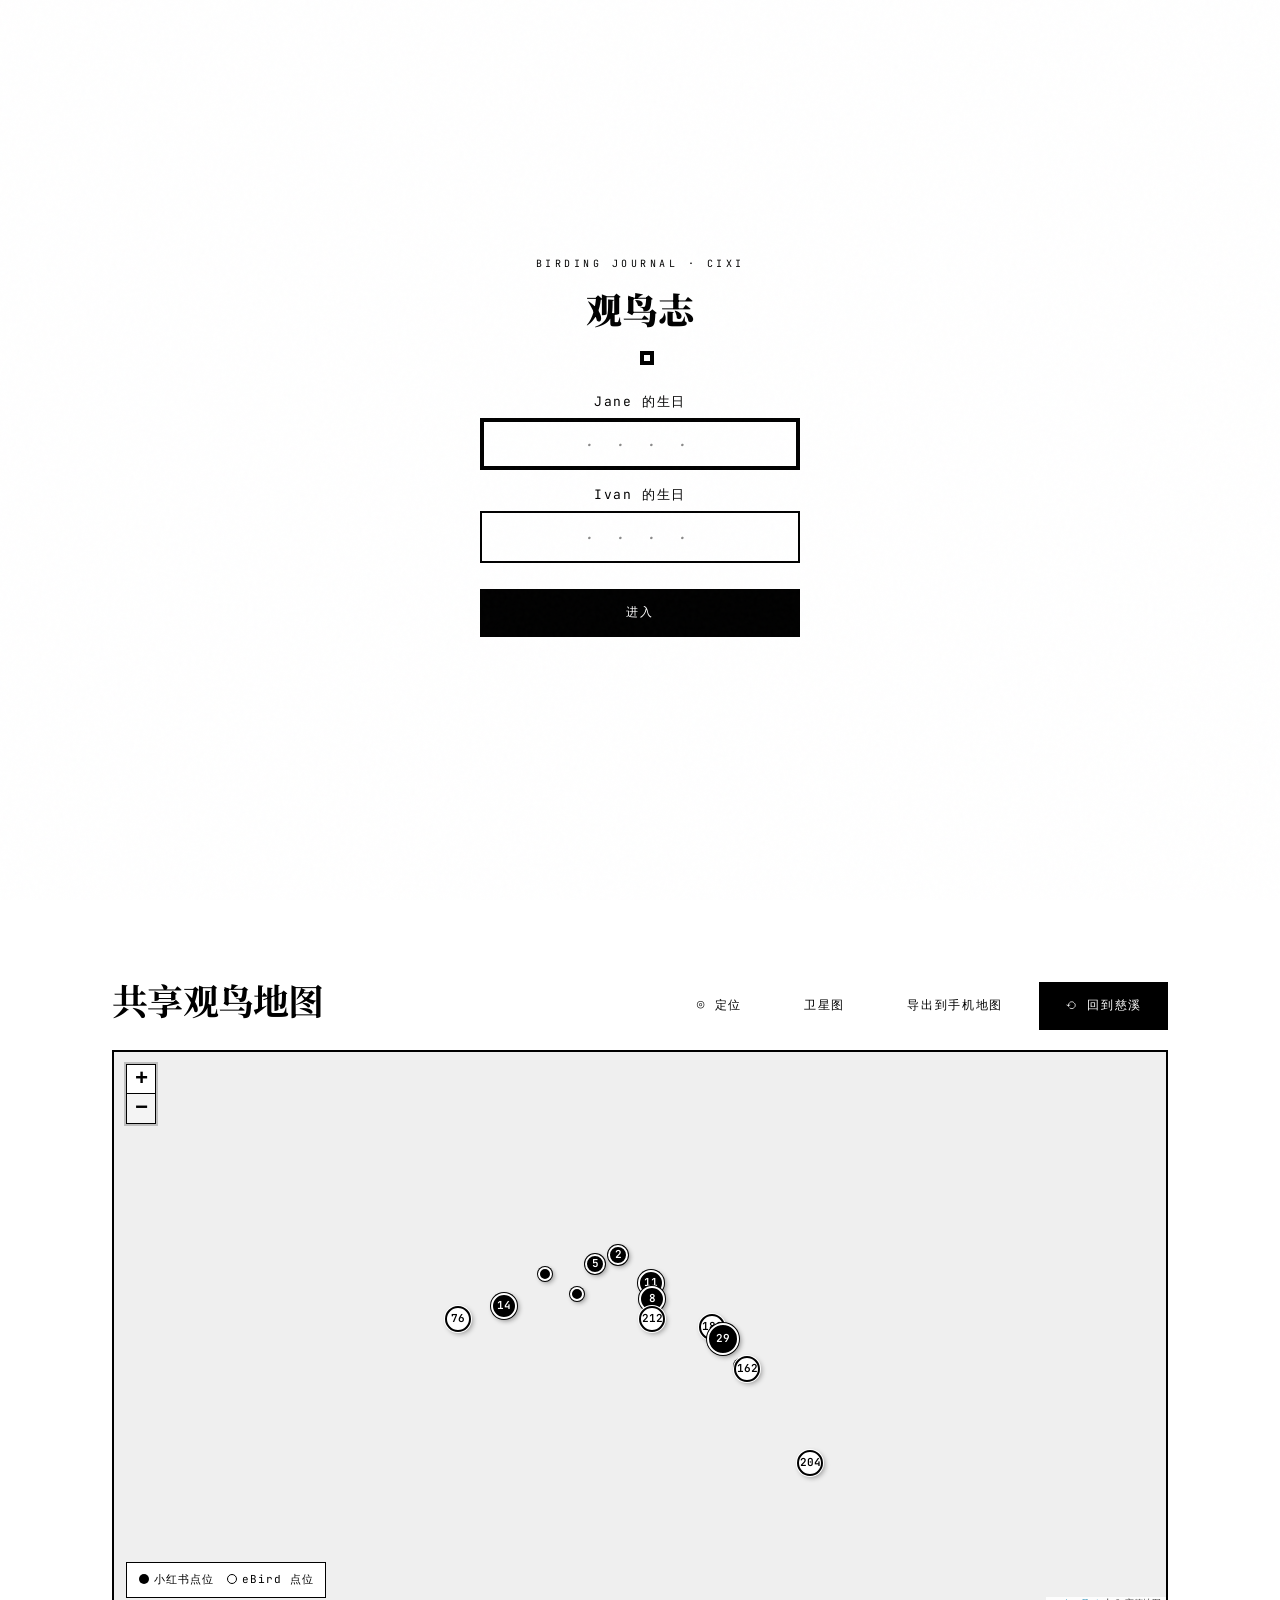
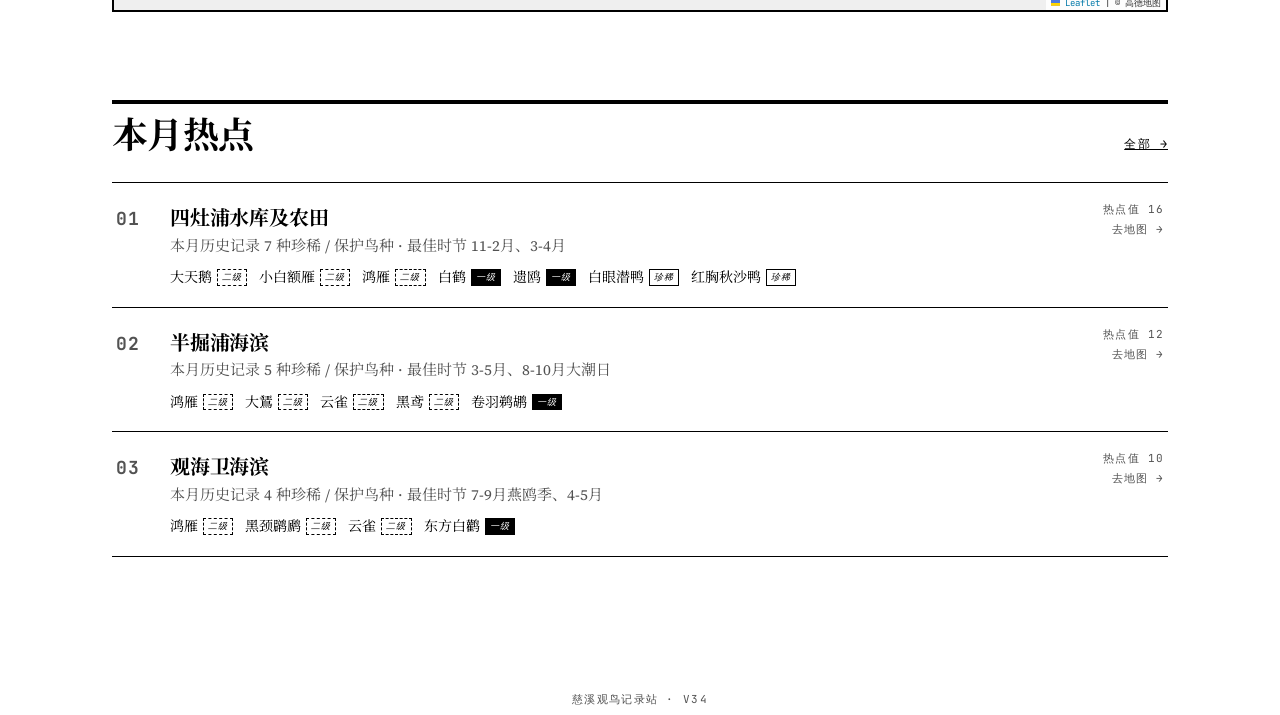
==== index.html @ 3c76715f "fix: 图鉴筛选改「未收集」口径=图鉴全部-已加新（V34）；彩蛋坐标按人工标点修正" ====
﻿﻿﻿﻿﻿﻿﻿﻿﻿﻿﻿﻿﻿﻿﻿<!DOCTYPE html>
<html lang="zh-CN">
<head>
  <meta charset="UTF-8">
  <meta name="viewport" content="width=device-width, initial-scale=1.0, viewport-fit=cover">
  <title>观鸟志 — 慈溪 · 两个人的观鸟地图</title>
  <meta name="description" content="慈溪情侣观鸟记录：鸟讯情报、共享地图、图鉴收集。">
  <link rel="icon" href="data:image/svg+xml,%3Csvg xmlns='http://www.w3.org/2000/svg' viewBox='0 0 32 32'%3E%3Crect width='32' height='32' fill='%23000'/%3E%3Ctext x='16' y='23' font-size='19' font-family='serif' fill='%23fff' text-anchor='middle'%3E鸟%3C/text%3E%3C/svg%3E">
  <link rel="preconnect" href="https://fonts.googleapis.com">
  <link rel="preconnect" href="https://fonts.gstatic.com" crossorigin>
  <link href="https://fonts.googleapis.com/css2?family=Playfair+Display:ital,wght@0,400..900;1,400..900&family=Source+Serif+4:ital,wght@0,300..700;1,300..700&family=JetBrains+Mono:wght@400;600&family=Noto+Serif+SC:wght@400;600;900&display=swap" rel="stylesheet">
  <link rel="stylesheet" href="lib/leaflet/leaflet.css">
  <link rel="stylesheet" href="css/style.css?v=27">
</head>
<body>

  <a class="skip-link" href="#main">跳到主要内容</a>

  <!-- ============ 顶栏 ============ -->
  <header class="topbar">
    <div class="topbar-inner">
      <a class="brand" href="#map" data-go="map">
        <span class="brand-cn">观鸟志</span>
        <span class="brand-en">BIRDING&nbsp;JOURNAL&nbsp;/&nbsp;CIXI</span>
      </a>
      <nav class="nav-desktop" aria-label="主导航">
        <a href="#map"     data-go="map"     class="nav-link is-active">地图</a>
        <a href="#intel"   data-go="intel"   class="nav-link">情报</a>
        <a href="#birds"   data-go="birds"   class="nav-link">图鉴</a>
        <a href="#records" data-go="records" class="nav-link">记录</a>
      </nav>
    </div>
  </header>

  <main id="main">

    <!-- ============ 地图页（首页） ============ -->
    <section id="page-map" class="page is-active">
      <div class="hero">
        <p class="hero-kicker">EST. <span id="hero-year">2026</span> · 慈溪 · 30.17°N 121.24°E</p>
        <h1 class="hero-title">候鸟经过<br><em>的地方</em></h1>
        <div class="hero-rule"><span class="hero-square" aria-hidden="true"></span></div>
        <p class="hero-sub">候鸟经过的地方，Jane和Ivan也一起经过</p>
      </div>

      <!-- 反色统计条 -->
      <div class="stats" id="stats">
        <div class="stat"><span class="stat-num" id="stat-records">0</span><span class="stat-label">加新次数</span></div>
        <div class="stat"><span class="stat-num" id="stat-intel">0</span><span class="stat-label">待加新</span></div>
      </div>

      <!-- 地图 -->
      <div class="map-section">
        <div class="map-head">
          <h2 class="section-title">共享观鸟地图</h2>
          <div class="map-tools">
            <button type="button" class="btn btn-ghost" id="btn-locate">◎ 定位</button>
            <button type="button" class="btn btn-ghost" id="btn-satellite">卫星图</button>
            <div class="export-wrap">
              <button type="button" class="btn btn-ghost" id="btn-export-spots">导出到手机地图</button>
              <div class="export-menu mono" id="export-menu" hidden>
                <button type="button" id="exp-kml">谷歌地图 · KML 文件</button>
                <button type="button" id="exp-amap">高德地图 · 点位链接页</button>
              </div>
            </div>
            <button type="button" class="btn btn-primary" id="btn-reset-view">⟲ 回到慈溪</button>
          </div>
        </div>
        <div class="map-frame">
          <div id="map"></div>
          <div class="map-legend mono">
            <span><i class="lg-dot"></i>小红书点位</span>
            <span><i class="lg-dot is-ebird"></i>eBird 点位</span>
          </div>
          <div class="map-banner mono" id="map-banner" hidden>点击地图选择位置 · <button type="button" class="linklike" id="btn-cancel-pick">取消</button></div>
        </div>
      </div>

      <hr class="rule-thick">

      <!-- 本月热点 -->
      <div class="latest">
        <div class="section-head">
          <h2 class="section-title">本月热点</h2>
          <a href="#intel" data-go="intel" class="linklike mono">全部 →</a>
        </div>
        <div id="latest-list" class="latest-list"></div>
      </div>
    </section>

    <!-- ============ 情报页 ============ -->
    <section id="page-intel" class="page">
      <div class="page-head">
        <h2 class="page-title">情报</h2>
        <p class="page-kicker mono">INTEL · 本月最容易看到珍稀鸟种的地点</p>
      </div>
      <div class="hot-month-nav mono">
        <button type="button" class="btn btn-outline" id="hot-prev">◀ 上月</button>
        <span class="hot-month-label" id="hot-month">10 月</span>
        <button type="button" class="btn btn-outline" id="hot-next">下月 ▶</button>
      </div>
      <div class="filter-bar mono" id="intel-filter">
        <button type="button" class="chip is-active" data-f="all">全部</button>
        <button type="button" class="chip" data-f="prot1">国家一级</button>
        <button type="button" class="chip" data-f="prot2">国家二级</button>
        <button type="button" class="chip" data-f="rare">珍稀</button>
      </div>
      <div id="intel-list" class="intel-list"></div>

      <div class="section-head" style="margin-top:38px">
        <h2 class="section-title">我的情报</h2>
        <span class="mono" style="font-size:.6875rem;letter-spacing:.15em;opacity:.6">点击条目查看详情 · 加新</span>
      </div>
      <div id="my-intel-list"></div>
    </section>

    <!-- ============ 图鉴页 ============ -->
    <section id="page-birds" class="page">
      <div class="page-head">
        <h2 class="page-title">图鉴</h2>
        <p class="page-kicker mono">FIELD GUIDE · <span id="birds-count">0 / 0</span></p>
      </div>
      <div class="search-row">
        <input type="search" id="bird-search" class="input" placeholder="搜索鸟名或学名…" aria-label="搜索鸟种">
      </div>
      <!-- 两套独立筛选：加新状态 × 鸟种等级，可组合 -->
      <div class="filter-set">
        <span class="filter-label mono">加新状态</span>
        <div class="filter-bar mono" id="bird-filter">
          <button type="button" class="chip is-active" data-f="all">全部</button>
          <button type="button" class="chip" data-f="collected">已收集</button>
          <button type="button" class="chip" data-f="target">未收集</button>
        </div>
        <span class="filter-label mono">鸟种等级</span>
        <div class="filter-bar mono" id="bird-class-filter">
          <button type="button" class="chip is-active" data-f="all">全部</button>
          <button type="button" class="chip" data-f="common">普通</button>
          <button type="button" class="chip" data-f="uncommon">少见</button>
          <button type="button" class="chip" data-f="rare">珍稀</button>
          <button type="button" class="chip" data-f="prot1">国家一级</button>
          <button type="button" class="chip" data-f="prot2">国家二级</button>
        </div>
      </div>
      <div id="birds-grid" class="birds-grid"></div>
    </section>

    <!-- ============ 记录页 ============ -->
    <section id="page-records" class="page">
      <div class="page-head">
        <h2 class="page-title">记录</h2>
        <p class="page-kicker mono">FIELD NOTES · 每一次相遇</p>
      </div>
      <div class="records-tools">
        <button type="button" class="btn btn-outline" id="btn-export">导出备份</button>
        <button type="button" class="btn btn-outline" id="btn-import">导入备份</button>
        <input type="file" id="import-file" accept="application/json" hidden>
        <span class="mono records-tools-note">换设备：先导出 JSON，再到新设备导入</span>
      </div>
      <div id="records-list" class="records-list"></div>
    </section>

    <!-- ============ 设置页 ============ -->
    <section id="page-settings" class="page">
      <div class="page-head">
        <h2 class="page-title">设置</h2>
        <p class="page-kicker mono">SETTINGS</p>
      </div>
      <form id="settings-form" class="card settings-card">
        <div class="field-row">
          <label class="field">
            <span class="field-label mono">你的名字</span>
            <input class="input" id="set-a" type="text" maxlength="12">
          </label>
          <label class="field">
            <span class="field-label mono">TA 的名字</span>
            <input class="input" id="set-b" type="text" maxlength="12">
          </label>
        </div>
        <label class="field">
          <span class="field-label mono">在一起的日子</span>
          <input class="input" id="set-anniversary" type="date">
        </label>
        <div class="field">
          <span class="field-label mono">数据存储</span>
          <p class="mono storage-note">本地模式（localStorage） · 云端同步将于部署前启用</p>
        </div>
        <div class="settings-actions">
          <button type="submit" class="btn btn-primary">保存</button>
        </div>
      </form>
    </section>
  </main>

  <!-- ============ 访问密码门 ============ -->
  <div class="gate" id="gate" hidden>
    <div class="gate-box">
      <p class="gate-kicker mono">BIRDING JOURNAL · CIXI</p>
      <h2 class="gate-title">观鸟志</h2>
      <div class="gate-rule"><span class="hero-square" aria-hidden="true"></span></div>
      <form id="gate-form" autocomplete="off">
        <label class="gate-field">
          <span class="gate-q mono">Jane 的生日</span>
          <input class="input gate-input mono" id="gate-jane" type="password" inputmode="numeric"
                 maxlength="4" placeholder="· · · ·" aria-label="Jane 的生日" autofocus>
        </label>
        <label class="gate-field">
          <span class="gate-q mono">Ivan 的生日</span>
          <input class="input gate-input mono" id="gate-ivan" type="password" inputmode="numeric"
                 maxlength="4" placeholder="· · · ·" aria-label="Ivan 的生日">
        </label>
        <button type="submit" class="btn btn-primary gate-btn">进入</button>
        <p class="gate-err mono" id="gate-err" hidden>答案不对，再想想</p>
      </form>
    </div>
  </div>

  <!-- ============ 底部移动导航 ============ -->
  <nav class="tabbar" aria-label="移动端导航">
    <a href="#map"     data-go="map"     class="tab is-active">地图</a>
    <a href="#intel"   data-go="intel"   class="tab">情报</a>
    <a href="#birds"   data-go="birds"   class="tab">图鉴</a>
    <a href="#records" data-go="records" class="tab">记录</a>
  </nav>

  <!-- ============ 情报详情弹窗 ============ -->
  <div class="modal" id="modal-intel" hidden>
    <div class="modal-mask" data-close></div>
    <div class="modal-body" role="dialog" aria-modal="true" aria-label="情报详情">
      <button type="button" class="modal-x mono" data-close>✕</button>
      <div id="intel-detail"></div>
    </div>
  </div>

  <!-- ============ 鸟种档案弹窗 ============ -->
  <div class="modal" id="modal-bird" hidden>
    <div class="modal-mask" data-close></div>
    <div class="modal-body" role="dialog" aria-modal="true" aria-label="鸟种档案">
      <button type="button" class="modal-x mono" data-close>✕</button>
      <div id="bird-detail"></div>
    </div>
  </div>

  <!-- ============ 发布情报表单 ============ -->
  <div class="modal" id="modal-form" hidden>
    <div class="modal-mask" data-close></div>
    <div class="modal-body" role="dialog" aria-modal="true" aria-label="发布情报">
      <button type="button" class="modal-x mono" data-close>✕</button>
      <form id="intel-form">
        <h3 class="form-title" id="intel-form-title">发布情报</h3>
        <label class="field">
          <span class="field-label mono">鸟种 *</span>
          <input class="input" id="if-bird" list="bird-list" required autocomplete="off" placeholder="如：黑脸琵鹭">
          <datalist id="bird-list"></datalist>
        </label>
        <label class="field">
          <span class="field-label mono">地点 *</span>
          <select class="input select" id="if-spot"></select>
        </label>
        <div class="field">
          <span class="field-label mono">精确位置（可选）</span>
          <div class="pick-row">
            <span class="mono pick-coord" id="if-coord">未选择</span>
            <button type="button" class="btn btn-outline btn-sm" id="if-pick">在地图上点选</button>
          </div>
        </div>
        <label class="field">
          <span class="field-label mono">情报日期</span>
          <input class="input" id="if-date" type="date" required>
        </label>
        <div class="field">
          <span class="field-label mono">可信度</span>
          <div class="chip-group mono" id="if-confidence">
            <button type="button" class="chip is-active" data-v="high">确定</button>
            <button type="button" class="chip" data-v="low">传闻</button>
          </div>
        </div>
        <label class="field">
          <span class="field-label mono">来源链接（小红书等）</span>
          <input class="input" id="if-source" type="url" placeholder="https://…">
        </label>
        <label class="field">
          <span class="field-label mono">备注</span>
          <textarea class="input textarea" id="if-note" rows="2" placeholder="出没位置、数量、观鸟提示…"></textarea>
        </label>
        <div class="form-actions">
          <button type="submit" class="btn btn-primary">发布 →</button>
        </div>
      </form>
    </div>
  </div>

  <!-- ============ 「加新」回填表单 ============ -->
  <div class="modal" id="modal-confirm" hidden>
    <div class="modal-mask" data-close></div>
    <div class="modal-body" role="dialog" aria-modal="true" aria-label="回填观测">
      <button type="button" class="modal-x mono" data-close>✕</button>
      <form id="confirm-form">
        <h3 class="form-title">加新<span class="mono confirm-bird" id="cf-bird"></span></h3>
        <div class="field-row">
          <label class="field">
            <span class="field-label mono">日期 · 点日历可补录历史</span>
            <input class="input" id="cf-date" type="date" required>
          </label>
          <label class="field">
            <span class="field-label mono">地点（选择或填写）</span>
            <input class="input" id="cf-spot" list="cf-spot-list" placeholder="实测地点">
            <datalist id="cf-spot-list"></datalist>
          </label>
        </div>
        <div class="field">
          <span class="field-label mono">谁先发现的</span>
          <div class="chip-group mono" id="cf-finder">
            <button type="button" class="chip is-active" data-v="a">Ivan</button>
            <button type="button" class="chip" data-v="b">Jane</button>
            <button type="button" class="chip" data-v="both">一起</button>
          </div>
        </div>
        <label class="field">
          <span class="field-label mono">照片（可选 · 仅保存在本机）</span>
          <input class="input" id="cf-photos" type="file" accept="image/*" multiple>
        </label>
        <div class="cf-previews" id="cf-previews"></div>
        <div class="form-actions">
          <button type="submit" class="btn btn-primary">收入图鉴 →</button>
        </div>
      </form>
    </div>
  </div>

  <div class="toast mono" id="toast" hidden></div>

  <footer class="site-foot mono">慈溪观鸟记录站 · V34</footer>

  <script src="lib/leaflet/leaflet.js"></script>
  <script src="js/data.js?v=17"></script>
  <script src="js/imported-data.js?v=9"></script>
  <script src="js/wiki-photos.js?v=1"></script>
  <script src="js/util.js?v=9"></script>
  <script src="js/db.js?v=4"></script>
  <script src="js/map.js?v=23"></script>
  <script src="js/app.js?v=32"></script>
</body>
</html>
---- lib/leaflet/leaflet.css ----
/* required styles */

.leaflet-pane,
.leaflet-tile,
.leaflet-marker-icon,
.leaflet-marker-shadow,
.leaflet-tile-container,
.leaflet-pane > svg,
.leaflet-pane > canvas,
.leaflet-zoom-box,
.leaflet-image-layer,
.leaflet-layer {
	position: absolute;
	left: 0;
	top: 0;
	}
.leaflet-container {
	overflow: hidden;
	}
.leaflet-tile,
.leaflet-marker-icon,
.leaflet-marker-shadow {
	-webkit-user-select: none;
	   -moz-user-select: none;
	        user-select: none;
	  -webkit-user-drag: none;
	}
/* Prevents IE11 from highlighting tiles in blue */
.leaflet-tile::selection {
	background: transparent;
}
/* Safari renders non-retina tile on retina better with this, but Chrome is worse */
.leaflet-safari .leaflet-tile {
	image-rendering: -webkit-optimize-contrast;
	}
/* hack that prevents hw layers "stretching" when loading new tiles */
.leaflet-safari .leaflet-tile-container {
	width: 1600px;
	height: 1600px;
	-webkit-transform-origin: 0 0;
	}
.leaflet-marker-icon,
.leaflet-marker-shadow {
	display: block;
	}
/* .leaflet-container svg: reset svg max-width decleration shipped in Joomla! (joomla.org) 3.x */
/* .leaflet-container img: map is broken in FF if you have max-width: 100% on tiles */
.leaflet-container .leaflet-overlay-pane svg {
	max-width: none !important;
	max-height: none !important;
	}
.leaflet-container .leaflet-marker-pane img,
.leaflet-container .leaflet-shadow-pane img,
.leaflet-container .leaflet-tile-pane img,
.leaflet-container img.leaflet-image-layer,
.leaflet-container .leaflet-tile {
	max-width: none !important;
	max-height: none !important;
	width: auto;
	padding: 0;
	}

.leaflet-container img.leaflet-tile {
	/* See: https://bugs.chromium.org/p/chromium/issues/detail?id=600120 */
	mix-blend-mode: plus-lighter;
}

.leaflet-container.leaflet-touch-zoom {
	-ms-touch-action: pan-x pan-y;
	touch-action: pan-x pan-y;
	}
.leaflet-container.leaflet-touch-drag {
	-ms-touch-action: pinch-zoom;
	/* Fallback for FF which doesn't support pinch-zoom */
	touch-action: none;
	touch-action: pinch-zoom;
}
.leaflet-container.leaflet-touch-drag.leaflet-touch-zoom {
	-ms-touch-action: none;
	touch-action: none;
}
.leaflet-container {
	-webkit-tap-highlight-color: transparent;
}
.leaflet-container a {
	-webkit-tap-highlight-color: rgba(51, 181, 229, 0.4);
}
.leaflet-tile {
	filter: inherit;
	visibility: hidden;
	}
.leaflet-tile-loaded {
	visibility: inherit;
	}
.leaflet-zoom-box {
	width: 0;
	height: 0;
	-moz-box-sizing: border-box;
	     box-sizing: border-box;
	z-index: 800;
	}
/* workaround for https://bugzilla.mozilla.org/show_bug.cgi?id=888319 */
.leaflet-overlay-pane svg {
	-moz-user-select: none;
	}

.leaflet-pane         { z-index: 400; }

.leaflet-tile-pane    { z-index: 200; }
.leaflet-overlay-pane { z-index: 400; }
.leaflet-shadow-pane  { z-index: 500; }
.leaflet-marker-pane  { z-index: 600; }
.leaflet-tooltip-pane   { z-index: 650; }
.leaflet-popup-pane   { z-index: 700; }

.leaflet-map-pane canvas { z-index: 100; }
.leaflet-map-pane svg    { z-index: 200; }

.leaflet-vml-shape {
	width: 1px;
	height: 1px;
	}
.lvml {
	behavior: url(#default#VML);
	display: inline-block;
	position: absolute;
	}


/* control positioning */

.leaflet-control {
	position: relative;
	z-index: 800;
	pointer-events: visiblePainted; /* IE 9-10 doesn't have auto */
	pointer-events: auto;
	}
.leaflet-top,
.leaflet-bottom {
	position: absolute;
	z-index: 1000;
	pointer-events: none;
	}
.leaflet-top {
	top: 0;
	}
.leaflet-right {
	right: 0;
	}
.leaflet-bottom {
	bottom: 0;
	}
.leaflet-left {
	left: 0;
	}
.leaflet-control {
	float: left;
	clear: both;
	}
.leaflet-right .leaflet-control {
	float: right;
	}
.leaflet-top .leaflet-control {
	margin-top: 10px;
	}
.leaflet-bottom .leaflet-control {
	margin-bottom: 10px;
	}
.leaflet-left .leaflet-control {
	margin-left: 10px;
	}
.leaflet-right .leaflet-control {
	margin-right: 10px;
	}


/* zoom and fade animations */

.leaflet-fade-anim .leaflet-popup {
	opacity: 0;
	-webkit-transition: opacity 0.2s linear;
	   -moz-transition: opacity 0.2s linear;
	        transition: opacity 0.2s linear;
	}
.leaflet-fade-anim .leaflet-map-pane .leaflet-popup {
	opacity: 1;
	}
.leaflet-zoom-animated {
	-webkit-transform-origin: 0 0;
	    -ms-transform-origin: 0 0;
	        transform-origin: 0 0;
	}
svg.leaflet-zoom-animated {
	will-change: transform;
}

.leaflet-zoom-anim .leaflet-zoom-animated {
	-webkit-transition: -webkit-transform 0.25s cubic-bezier(0,0,0.25,1);
	   -moz-transition:    -moz-transform 0.25s cubic-bezier(0,0,0.25,1);
	        transition:         transform 0.25s cubic-bezier(0,0,0.25,1);
	}
.leaflet-zoom-anim .leaflet-tile,
.leaflet-pan-anim .leaflet-tile {
	-webkit-transition: none;
	   -moz-transition: none;
	        transition: none;
	}

.leaflet-zoom-anim .leaflet-zoom-hide {
	visibility: hidden;
	}


/* cursors */

.leaflet-interactive {
	cursor: pointer;
	}
.leaflet-grab {
	cursor: -webkit-grab;
	cursor:    -moz-grab;
	cursor:         grab;
	}
.leaflet-crosshair,
.leaflet-crosshair .leaflet-interactive {
	cursor: crosshair;
	}
.leaflet-popup-pane,
.leaflet-control {
	cursor: auto;
	}
.leaflet-dragging .leaflet-grab,
.leaflet-dragging .leaflet-grab .leaflet-interactive,
.leaflet-dragging .leaflet-marker-draggable {
	cursor: move;
	cursor: -webkit-grabbing;
	cursor:    -moz-grabbing;
	cursor:         grabbing;
	}

/* marker & overlays interactivity */
.leaflet-marker-icon,
.leaflet-marker-shadow,
.leaflet-image-layer,
.leaflet-pane > svg path,
.leaflet-tile-container {
	pointer-events: none;
	}

.leaflet-marker-icon.leaflet-interactive,
.leaflet-image-layer.leaflet-interactive,
.leaflet-pane > svg path.leaflet-interactive,
svg.leaflet-image-layer.leaflet-interactive path {
	pointer-events: visiblePainted; /* IE 9-10 doesn't have auto */
	pointer-events: auto;
	}

/* visual tweaks */

.leaflet-container {
	background: #ddd;
	outline-offset: 1px;
	}
.leaflet-container a {
	color: #0078A8;
	}
.leaflet-zoom-box {
	border: 2px dotted #38f;
	background: rgba(255,255,255,0.5);
	}


/* general typography */
.leaflet-container {
	font-family: "Helvetica Neue", Arial, Helvetica, sans-serif;
	font-size: 12px;
	font-size: 0.75rem;
	line-height: 1.5;
	}


/* general toolbar styles */

.leaflet-bar {
	box-shadow: 0 1px 5px rgba(0,0,0,0.65);
	border-radius: 4px;
	}
.leaflet-bar a {
	background-color: #fff;
	border-bottom: 1px solid #ccc;
	width: 26px;
	height: 26px;
	line-height: 26px;
	display: block;
	text-align: center;
	text-decoration: none;
	color: black;
	}
.leaflet-bar a,
.leaflet-control-layers-toggle {
	background-position: 50% 50%;
	background-repeat: no-repeat;
	display: block;
	}
.leaflet-bar a:hover,
.leaflet-bar a:focus {
	background-color: #f4f4f4;
	}
.leaflet-bar a:first-child {
	border-top-left-radius: 4px;
	border-top-right-radius: 4px;
	}
.leaflet-bar a:last-child {
	border-bottom-left-radius: 4px;
	border-bottom-right-radius: 4px;
	border-bottom: none;
	}
.leaflet-bar a.leaflet-disabled {
	cursor: default;
	background-color: #f4f4f4;
	color: #bbb;
	}

.leaflet-touch .leaflet-bar a {
	width: 30px;
	height: 30px;
	line-height: 30px;
	}
.leaflet-touch .leaflet-bar a:first-child {
	border-top-left-radius: 2px;
	border-top-right-radius: 2px;
	}
.leaflet-touch .leaflet-bar a:last-child {
	border-bottom-left-radius: 2px;
	border-bottom-right-radius: 2px;
	}

/* zoom control */

.leaflet-control-zoom-in,
.leaflet-control-zoom-out {
	font: bold 18px 'Lucida Console', Monaco, monospace;
	text-indent: 1px;
	}

.leaflet-touch .leaflet-control-zoom-in, .leaflet-touch .leaflet-control-zoom-out  {
	font-size: 22px;
	}


/* layers control */

.leaflet-control-layers {
	box-shadow: 0 1px 5px rgba(0,0,0,0.4);
	background: #fff;
	border-radius: 5px;
	}
.leaflet-control-layers-toggle {
	background-image: url(images/layers.png);
	width: 36px;
	height: 36px;
	}
.leaflet-retina .leaflet-control-layers-toggle {
	background-image: url(images/layers-2x.png);
	background-size: 26px 26px;
	}
.leaflet-touch .leaflet-control-layers-toggle {
	width: 44px;
	height: 44px;
	}
.leaflet-control-layers .leaflet-control-layers-list,
.leaflet-control-layers-expanded .leaflet-control-layers-toggle {
	display: none;
	}
.leaflet-control-layers-expanded .leaflet-control-layers-list {
	display: block;
	position: relative;
	}
.leaflet-control-layers-expanded {
	padding: 6px 10px 6px 6px;
	color: #333;
	background: #fff;
	}
.leaflet-control-layers-scrollbar {
	overflow-y: scroll;
	overflow-x: hidden;
	padding-right: 5px;
	}
.leaflet-control-layers-selector {
	margin-top: 2px;
	position: relative;
	top: 1px;
	}
.leaflet-control-layers label {
	display: block;
	font-size: 13px;
	font-size: 1.08333em;
	}
.leaflet-control-layers-separator {
	height: 0;
	border-top: 1px solid #ddd;
	margin: 5px -10px 5px -6px;
	}

/* Default icon URLs */
.leaflet-default-icon-path { /* used only in path-guessing heuristic, see L.Icon.Default */
	background-image: url(images/marker-icon.png);
	}


/* attribution and scale controls */

.leaflet-container .leaflet-control-attribution {
	background: #fff;
	background: rgba(255, 255, 255, 0.8);
	margin: 0;
	}
.leaflet-control-attribution,
.leaflet-control-scale-line {
	padding: 0 5px;
	color: #333;
	line-height: 1.4;
	}
.leaflet-control-attribution a {
	text-decoration: none;
	}
.leaflet-control-attribution a:hover,
.leaflet-control-attribution a:focus {
	text-decoration: underline;
	}
.leaflet-attribution-flag {
	display: inline !important;
	vertical-align: baseline !important;
	width: 1em;
	height: 0.6669em;
	}
.leaflet-left .leaflet-control-scale {
	margin-left: 5px;
	}
.leaflet-bottom .leaflet-control-scale {
	margin-bottom: 5px;
	}
.leaflet-control-scale-line {
	border: 2px solid #777;
	border-top: none;
	line-height: 1.1;
	padding: 2px 5px 1px;
	white-space: nowrap;
	-moz-box-sizing: border-box;
	     box-sizing: border-box;
	background: rgba(255, 255, 255, 0.8);
	text-shadow: 1px 1px #fff;
	}
.leaflet-control-scale-line:not(:first-child) {
	border-top: 2px solid #777;
	border-bottom: none;
	margin-top: -2px;
	}
.leaflet-control-scale-line:not(:first-child):not(:last-child) {
	border-bottom: 2px solid #777;
	}

.leaflet-touch .leaflet-control-attribution,
.leaflet-touch .leaflet-control-layers,
.leaflet-touch .leaflet-bar {
	box-shadow: none;
	}
.leaflet-touch .leaflet-control-layers,
.leaflet-touch .leaflet-bar {
	border: 2px solid rgba(0,0,0,0.2);
	background-clip: padding-box;
	}


/* popup */

.leaflet-popup {
	position: absolute;
	text-align: center;
	margin-bottom: 20px;
	}
.leaflet-popup-content-wrapper {
	padding: 1px;
	text-align: left;
	border-radius: 12px;
	}
.leaflet-popup-content {
	margin: 13px 24px 13px 20px;
	line-height: 1.3;
	font-size: 13px;
	font-size: 1.08333em;
	min-height: 1px;
	}
.leaflet-popup-content p {
	margin: 17px 0;
	margin: 1.3em 0;
	}
.leaflet-popup-tip-container {
	width: 40px;
	height: 20px;
	position: absolute;
	left: 50%;
	margin-top: -1px;
	margin-left: -20px;
	overflow: hidden;
	pointer-events: none;
	}
.leaflet-popup-tip {
	width: 17px;
	height: 17px;
	padding: 1px;

	margin: -10px auto 0;
	pointer-events: auto;

	-webkit-transform: rotate(45deg);
	   -moz-transform: rotate(45deg);
	    -ms-transform: rotate(45deg);
	        transform: rotate(45deg);
	}
.leaflet-popup-content-wrapper,
.leaflet-popup-tip {
	background: white;
	color: #333;
	box-shadow: 0 3px 14px rgba(0,0,0,0.4);
	}
.leaflet-container a.leaflet-popup-close-button {
	position: absolute;
	top: 0;
	right: 0;
	border: none;
	text-align: center;
	width: 24px;
	height: 24px;
	font: 16px/24px Tahoma, Verdana, sans-serif;
	color: #757575;
	text-decoration: none;
	background: transparent;
	}
.leaflet-container a.leaflet-popup-close-button:hover,
.leaflet-container a.leaflet-popup-close-button:focus {
	color: #585858;
	}
.leaflet-popup-scrolled {
	overflow: auto;
	}

.leaflet-oldie .leaflet-popup-content-wrapper {
	-ms-zoom: 1;
	}
.leaflet-oldie .leaflet-popup-tip {
	width: 24px;
	margin: 0 auto;

	-ms-filter: "progid:DXImageTransform.Microsoft.Matrix(M11=0.70710678, M12=0.70710678, M21=-0.70710678, M22=0.70710678)";
	filter: progid:DXImageTransform.Microsoft.Matrix(M11=0.70710678, M12=0.70710678, M21=-0.70710678, M22=0.70710678);
	}

.leaflet-oldie .leaflet-control-zoom,
.leaflet-oldie .leaflet-control-layers,
.leaflet-oldie .leaflet-popup-content-wrapper,
.leaflet-oldie .leaflet-popup-tip {
	border: 1px solid #999;
	}


/* div icon */

.leaflet-div-icon {
	background: #fff;
	border: 1px solid #666;
	}


/* Tooltip */
/* Base styles for the element that has a tooltip */
.leaflet-tooltip {
	position: absolute;
	padding: 6px;
	background-color: #fff;
	border: 1px solid #fff;
	border-radius: 3px;
	color: #222;
	white-space: nowrap;
	-webkit-user-select: none;
	-moz-user-select: none;
	-ms-user-select: none;
	user-select: none;
	pointer-events: none;
	box-shadow: 0 1px 3px rgba(0,0,0,0.4);
	}
.leaflet-tooltip.leaflet-interactive {
	cursor: pointer;
	pointer-events: auto;
	}
.leaflet-tooltip-top:before,
.leaflet-tooltip-bottom:before,
.leaflet-tooltip-left:before,
.leaflet-tooltip-right:before {
	position: absolute;
	pointer-events: none;
	border: 6px solid transparent;
	background: transparent;
	content: "";
	}

/* Directions */

.leaflet-tooltip-bottom {
	margin-top: 6px;
}
.leaflet-tooltip-top {
	margin-top: -6px;
}
.leaflet-tooltip-bottom:before,
.leaflet-tooltip-top:before {
	left: 50%;
	margin-left: -6px;
	}
.leaflet-tooltip-top:before {
	bottom: 0;
	margin-bottom: -12px;
	border-top-color: #fff;
	}
.leaflet-tooltip-bottom:before {
	top: 0;
	margin-top: -12px;
	margin-left: -6px;
	border-bottom-color: #fff;
	}
.leaflet-tooltip-left {
	margin-left: -6px;
}
.leaflet-tooltip-right {
	margin-left: 6px;
}
.leaflet-tooltip-left:before,
.leaflet-tooltip-right:before {
	top: 50%;
	margin-top: -6px;
	}
.leaflet-tooltip-left:before {
	right: 0;
	margin-right: -12px;
	border-left-color: #fff;
	}
.leaflet-tooltip-right:before {
	left: 0;
	margin-left: -12px;
	border-right-color: #fff;
	}

/* Printing */

@media print {
	/* Prevent printers from removing background-images of controls. */
	.leaflet-control {
		-webkit-print-color-adjust: exact;
		print-color-adjust: exact;
		}
	}
---- css/style.css ----
/* ============================================================
   观鸟志 · Minimalist Monochrome
   纯黑白 / 衬线大字标 / 零圆角 / 线条结构 / 反色强调
   ============================================================ */

:root {
  --background:      #FFFFFF;
  --foreground:      #000000;
  --muted:           #F5F5F5;
  --muted-fg:        #525252;
  --border:          #000000;
  --border-light:    #E5E5E5;

  --serif-display: "Playfair Display", "Noto Serif SC", "Source Han Serif SC", Georgia, serif;
  --serif-body:    "Source Serif 4", "Noto Serif SC", "Source Han Serif SC", Georgia, serif;
  --mono:          "JetBrains Mono", "Noto Sans Mono CJK SC", Consolas, monospace;

  --w-topbar: 56px;
  --w-tabbar: 56px;
  --hairline: 1px solid var(--border-light);
  --rule-thin: 1px solid var(--border);
  --rule-medium: 2px solid var(--border);
  --rule-thick: 4px solid var(--border);
}

/* ---------- 基础 ---------- */
* { box-sizing: border-box; border-radius: 0 !important; }

/* hidden 属性必须生效：防止作者 display 样式覆盖 UA 隐藏 */
[hidden] { display: none !important; }

html { scroll-behavior: auto; }

body {
  margin: 0;
  background: var(--background);
  color: var(--foreground);
  font-family: var(--serif-body);
  font-size: 1.0625rem;
  line-height: 1.625;
  -webkit-font-smoothing: antialiased;
  padding-bottom: var(--w-tabbar); /* 移动端底部导航占位，桌面端覆盖 */
}

/* 纸张噪点纹理（全局） */
body::before {
  content: "";
  position: fixed;
  inset: 0;
  z-index: 9999;
  pointer-events: none;
  background-image: url("data:image/svg+xml,%3Csvg viewBox='0 0 256 256' xmlns='http://www.w3.org/2000/svg'%3E%3Cfilter id='n'%3E%3CfeTurbulence type='fractalNoise' baseFrequency='0.8' numOctaves='4' stitchTiles='stitch'/%3E%3C/filter%3E%3Crect width='100%25' height='100%25' filter='url(%23n)'/%3E%3C/svg%3E");
  opacity: 0.02;
}

.mono { font-family: var(--mono); }

::selection { background: var(--foreground); color: var(--background); }

a { color: inherit; }

button { font: inherit; cursor: pointer; }

/* 焦点可见性（无障碍） */
:focus-visible {
  outline: 3px solid var(--foreground);
  outline-offset: 3px;
}
.input:focus-visible { outline: none; }

.skip-link {
  position: absolute;
  top: -100px; left: 0;
  background: var(--foreground);
  color: var(--background);
  padding: 12px 24px;
  font-family: var(--mono);
  font-size: 0.875rem;
  text-decoration: none;
  z-index: 10001;
}
.skip-link:focus { top: 0; }

/* ---------- 顶栏 ---------- */
.topbar {
  position: sticky;
  top: 0;
  z-index: 1000;
  background: var(--background);
  border-bottom: var(--rule-thin);
}
.topbar-inner {
  max-width: 72rem;
  margin: 0 auto;
  height: var(--w-topbar);
  padding: 0 clamp(16px, 4vw, 48px);
  display: flex;
  align-items: center;
  justify-content: space-between;
  gap: 16px;
}
.brand { text-decoration: none; display: flex; align-items: baseline; gap: 14px; }
.brand-cn { font-family: var(--serif-display); font-weight: 900; font-size: 1.5rem; letter-spacing: 0.08em; }
.brand-en { font-family: var(--mono); font-size: 0.625rem; letter-spacing: 0.18em; color: var(--muted-fg); }

.nav-desktop { display: none; gap: 4px; }
.nav-link {
  font-family: var(--mono);
  font-size: 0.75rem;
  letter-spacing: 0.14em;
  text-transform: uppercase;
  text-decoration: none;
  padding: 8px 14px;
  border-bottom: 4px solid transparent;
}
.nav-link:hover { border-bottom-color: var(--border-light); }
.nav-link.is-active { border-bottom-color: var(--foreground); font-weight: 600; }

/* ---------- 版心 ---------- */
.page { max-width: 72rem; margin: 0 auto; padding: 0 clamp(16px, 4vw, 48px); }
.page[hidden], .page:not(.is-active) { display: none; }
.page.is-active { display: block; animation: pageIn 0.1s steps(2); }
@keyframes pageIn { from { opacity: 0.4; } to { opacity: 1; } }

.rule-thick { border: none; border-top: var(--rule-thick); margin: 0; }

.section-head { display: flex; justify-content: space-between; align-items: baseline; margin-bottom: 20px; }

.section-title {
  font-family: var(--serif-display);
  font-weight: 700;
  font-size: clamp(1.5rem, 3vw, 2.25rem);
  letter-spacing: -0.02em;
  margin: 0;
}

.page-head { padding: 48px 0 8px; border-bottom: var(--rule-thick); margin-bottom: 28px; }
.page-title {
  font-family: var(--serif-display);
  font-weight: 900;
  font-size: clamp(3rem, 9vw, 6rem);
  line-height: 1;
  letter-spacing: -0.03em;
  margin: 0;
}
.page-kicker {
  font-size: 0.6875rem;
  letter-spacing: 0.18em;
  color: var(--muted-fg);
  margin: 14px 0 20px;
}

/* ---------- 首页 Hero ---------- */
.hero {
  padding: clamp(56px, 10vw, 128px) 0 clamp(32px, 6vw, 64px);
  background-image: repeating-linear-gradient(0deg, transparent, transparent 1px, #000 1px, #000 2px);
  background-size: 100% 4px;
  background-blend-mode: normal;
}
.hero-kicker {
  font-family: var(--mono);
  font-size: 0.6875rem;
  letter-spacing: 0.22em;
  color: var(--muted-fg);
  margin: 0 0 18px;
}
.hero-title {
  font-family: var(--serif-display);
  font-weight: 900;
  font-size: clamp(3.4rem, 13vw, 10rem);
  line-height: 0.98;
  letter-spacing: -0.04em;
  margin: 0;
}
.hero-title em {
  font-style: italic;
  font-weight: 400;
}
.hero-rule {
  margin: 36px 0 24px;
  display: flex;
  align-items: center;
  gap: 0;
}
.hero-rule::before {
  content: "";
  flex: 1;
  height: 8px;
  background: var(--foreground);
}
.hero-square {
  width: 14px; height: 14px;
  border: 4px solid var(--foreground);
  margin-left: 14px;
}
.hero-sub {
  font-size: clamp(1.05rem, 2vw, 1.35rem);
  font-style: italic;
  color: var(--muted-fg);
  max-width: 34em;
  margin: 0;
}

/* ---------- 反色统计条 ---------- */
.stats {
  background: var(--foreground);
  color: var(--background);
  display: grid;
  grid-template-columns: repeat(2, 1fr);
  border: var(--rule-thin);
}
.stat {
  padding: 26px 22px;
  display: flex;
  flex-direction: column;
  gap: 4px;
  position: relative;
}
.stat + .stat { border-left: var(--hairline); }
.stat:nth-child(n+3) { border-top: var(--hairline); }
.stat-num {
  font-family: var(--serif-display);
  font-weight: 900;
  font-size: clamp(2.6rem, 6vw, 4.5rem);
  line-height: 1;
}
.stat-label {
  font-family: var(--mono);
  font-size: 0.6875rem;
  letter-spacing: 0.18em;
  text-transform: uppercase;
  color: #a3a3a3;
}
/* 反色区竖线纹理 */
.stats::after {
  content: "";
  position: absolute;
  inset: 0;
  pointer-events: none;
  background-image: repeating-linear-gradient(90deg, transparent, transparent 1px, #fff 1px, #fff 2px);
  background-size: 4px 100%;
  opacity: 0.04;
}

/* ---------- 地图区 ---------- */
.map-section { padding: clamp(40px, 7vw, 88px) 0; }
.map-head {
  display: flex;
  justify-content: space-between;
  align-items: flex-end;
  gap: 16px;
  flex-wrap: wrap;
  margin-bottom: 20px;
}
.map-tools { display: flex; gap: 10px; flex-wrap: wrap; }

/* 一键导出点位：下拉菜单 */
.export-wrap { position: relative; display: inline-flex; }
.export-menu {
  position: absolute;
  top: calc(100% + 6px);
  right: 0;
  z-index: 1200;
  min-width: 216px;
  background: var(--background);
  border: var(--rule-medium);
  padding: 4px 0;
}
.export-menu button {
  display: block;
  width: 100%;
  text-align: left;
  padding: 11px 16px;
  background: none;
  border: none;
  cursor: pointer;
  font-family: var(--mono);
  font-size: 0.6875rem;
  letter-spacing: 0.08em;
  color: var(--foreground);
  white-space: nowrap;
}
.export-menu button:hover { background: var(--foreground); color: var(--background); }

.map-frame {
  position: relative;
  border: var(--rule-medium);
  background: var(--muted);
}
#map { height: clamp(360px, 62vh, 640px); width: 100%; }

/* 高德瓦片保持彩色 */
.leaflet-tile { /* 底图原色显示，不加滤镜 */ }
.leaflet-container { background: #efefef; font-family: var(--serif-body); }
.leaflet-control-zoom a {
  border-radius: 0 !important;
  color: var(--foreground) !important;
  border: var(--rule-thin) !important;
  border-top: none !important;
}
.leaflet-control-zoom a:first-child { border-top: var(--rule-thin) !important; }
.leaflet-control-attribution {
  font-family: var(--mono) !important;
  font-size: 9px !important;
  background: rgba(255,255,255,.85) !important;
}

/* 状态标记（方块语言，用于情报列表 / 详情 / 图例） */
.mk { display: inline-block; width: 14px; height: 14px; vertical-align: -2px; }
.mk-active    { background: var(--foreground); }
.mk-confirmed { background: var(--background); border: 3px solid var(--foreground); box-sizing: border-box; }

/* ---------- 点位聚合标记：圆形，大小＝鸟种数 ---------- */
.loc-wrap { background: none; border: none; }
.loc-pin {
  position: relative;
  box-sizing: border-box;
  background: var(--foreground);
  border: 2px solid #fff;
  border-radius: 50% !important;   /* 覆盖全局 0 圆角 */
  box-shadow: 0 0 0 1px var(--foreground), 2px 2px 5px rgba(0, 0, 0, 0.4);
  display: flex;
  align-items: center;
  justify-content: center;
  cursor: pointer;
  transition: transform 0.12s steps(2);
}
.loc-pin:hover { transform: scale(1.15); }
.loc-count {
  color: var(--background);
  font-family: var(--mono);
  font-size: 11px;
  font-weight: 600;
  line-height: 1;
}
/* eBird 热点：与自家点位反色（白底黑框黑字） */
.loc-pin.is-ebird {
  background: var(--background);
  border: 2px solid var(--foreground);
  box-shadow: 0 0 0 1px var(--background), 2px 2px 5px rgba(0, 0, 0, 0.35);
}
.loc-pin.is-ebird .loc-count { color: var(--foreground); }

/* ---------- 点位弹窗：黑白编辑风 ---------- */
.loc-popup .leaflet-popup-content-wrapper {
  border: 2px solid var(--foreground);
  box-shadow: 6px 6px 0 rgba(0,0,0,.8);
}
.loc-popup .leaflet-popup-content { margin: 0; width: 340px !important; line-height: 1.4; }
@media (max-width: 480px) {
  .loc-popup .leaflet-popup-content { width: calc(100vw - 56px) !important; }
}
.loc-popup .leaflet-popup-tip { background: var(--background); box-shadow: none; }
.loc-popup a.leaflet-popup-close-button {
  color: var(--background);
  font-family: var(--mono);
  font-size: 15px;
  padding: 7px 9px 0 0;
}
.pop-head {
  background: var(--foreground);
  color: var(--background);
  padding: 10px 34px 10px 14px;
}
.pop-head strong {
  display: block;
  font-family: var(--serif-display);
  font-weight: 700;
  font-size: 1.0625rem;
}
.pop-sub {
  font-family: var(--mono);
  font-size: 0.625rem;
  letter-spacing: 0.14em;
  color: #a3a3a3;
}
.pop-list { max-height: 264px; overflow-y: auto; }
.pop-bird {
  display: grid;
  grid-template-columns: 42px 1fr auto auto;
  gap: 10px;
  align-items: center;
  width: 100%;
  padding: 7px 12px;
  background: var(--background);
  border: none;
  border-bottom: 1px solid var(--border-light);
  font: inherit;
  color: inherit;
  text-align: left;
}
.pop-list .pop-bird:last-child { border-bottom: none; }
.pop-bird:hover { background: var(--foreground); color: var(--background); }
.pop-bird img,
.pop-noimg {
  width: 42px; height: 42px;
  object-fit: cover;
  border: 1px solid var(--foreground);
  display: block;
}
.pop-noimg {
  display: flex;
  align-items: center;
  justify-content: center;
  font-family: var(--serif-display);
  font-weight: 900;
  font-size: 1.125rem;
}
.pop-name { font-size: 0.9375rem; font-weight: 600; }
.pop-date {
  font-family: var(--mono);
  font-size: 0.625rem;
  letter-spacing: 0.08em;
  color: var(--muted-fg);
}
.pop-bird:hover .pop-date { color: inherit; }
.pop-check { font-family: var(--mono); font-size: 0.8125rem; font-weight: 700; }
.pop-bird.is-confirmed { box-shadow: inset 5px 0 0 var(--foreground); }

/* eBird 清单行（div，不可点）：保持静态配色 */
.pop-count {
  font-family: var(--mono);
  font-size: 0.6875rem;
  letter-spacing: 0.06em;
  color: var(--muted-fg);
}
.pop-bird:not(button):hover { background: var(--background); color: var(--foreground); }
.pop-bird:not(button):hover .pop-date,
.pop-bird:not(button):hover .pop-count { color: var(--muted-fg); }
.pop-foot { padding: 12px 14px 14px; border-top: 1px solid var(--foreground); }

/* eBird 热点弹窗正文 */
.pop-body { padding: 12px 14px 14px; }
.pop-desc { margin: 0 0 8px; font-size: 0.8125rem; line-height: 1.55; }
.pop-desc.mono { font-size: 0.6875rem; letter-spacing: 0.06em; color: var(--muted-fg); }
.pop-stars { display: flex; flex-wrap: wrap; gap: 6px; margin: 4px 0 12px; }
.pop-star {
  padding: 3px 8px;
  border: 1px solid var(--foreground);
  font-size: 0.75rem;
  font-weight: 600;
}
.pop-link {
  display: inline-block;
  font-size: 0.6875rem;
  letter-spacing: 0.06em;
  color: var(--foreground);
  border-bottom: 2px solid var(--foreground);
  text-decoration: none;
}
.map-legend .lg-dot.is-ebird {
  background: var(--background);
  border: 1.5px solid var(--foreground);
  box-sizing: border-box;
}

.map-legend {
  position: absolute;
  left: 12px; bottom: 12px;
  z-index: 500;
  background: var(--background);
  border: var(--rule-thin);
  padding: 8px 12px;
  font-size: 0.6875rem;
  letter-spacing: 0.08em;
  display: flex;
  gap: 14px;
}
.map-legend .lg-dot {
  display: inline-block;
  width: 10px; height: 10px;
  margin-right: 5px;
  background: var(--foreground);
  border-radius: 50% !important;
  vertical-align: -1px;
}

.map-banner {
  position: absolute;
  left: 50%; top: 14px;
  transform: translateX(-50%);
  z-index: 600;
  background: var(--foreground);
  color: var(--background);
  padding: 10px 18px;
  font-size: 0.75rem;
  letter-spacing: 0.08em;
}
.map-note {
  font-size: 0.625rem;
  letter-spacing: 0.14em;
  color: var(--muted-fg);
  margin: 10px 0 0;
}

/* ---------- 最新情报 / 情报列表 ---------- */
.latest { padding-bottom: clamp(56px, 9vw, 112px); }
.latest-list, .intel-list { display: grid; gap: 0; border-top: var(--rule-thin); }

/* 我的情报条目：日期 | 鸟种+地点 | 状态 */
#my-intel-list { display: grid; gap: 0; border-top: var(--rule-thin); }
.my-intel { grid-template-columns: 84px 1fr auto; align-items: center; }
.my-intel-date { font-size: 0.6875rem; letter-spacing: 0.1em; opacity: 0.65; }

.intel-item {
  display: grid;
  grid-template-columns: 22px 1fr auto;
  gap: 14px;
  padding: 18px 4px;
  border-bottom: var(--rule-thin);
  align-items: baseline;
  cursor: pointer;
  background: var(--background);
  transition: background-color 0.1s linear, color 0.1s linear;
}
.intel-item:hover { background: var(--foreground); color: var(--background); }
.intel-item:hover .intel-meta, .intel-item:hover .intel-spot { color: inherit; }
.intel-bird {
  font-family: var(--serif-display);
  font-weight: 700;
  font-size: 1.25rem;
  letter-spacing: -0.01em;
}
.intel-spot { color: var(--muted-fg); font-size: 0.9375rem; }
.intel-meta {
  font-family: var(--mono);
  font-size: 0.6875rem;
  letter-spacing: 0.1em;
  color: var(--muted-fg);
  text-align: right;
  display: flex;
  flex-direction: column;
  gap: 2px;
  align-items: flex-end;
}
.intel-item .del {
  grid-column: 3;
  justify-self: end;
  font-family: var(--mono);
  font-size: 0.625rem;
  letter-spacing: 0.1em;
  background: none;
  border: none;
  color: inherit;
  opacity: 0.55;
  text-decoration: underline;
  padding: 2px;
}
.intel-item:hover .del { opacity: 1; }

/* ---------- 本月热点地点榜 ---------- */
.hot-item { grid-template-columns: 40px 1fr auto; align-items: start; }
.hot-rank {
  font-size: 1.125rem;
  font-weight: 700;
  letter-spacing: 0.05em;
  color: var(--muted-fg);
  padding-top: 3px;
}
.intel-item:hover .hot-rank { color: inherit; }
.intel-item:hover .tag-prot2 { border-color: var(--background); }
.intel-item:hover .hot-more { color: inherit; }
.hot-species { display: flex; flex-wrap: wrap; gap: 6px 12px; margin-top: 8px; }
.hot-sp { font-size: 0.875rem; display: inline-flex; align-items: center; gap: 5px; }
.hot-sp .tag { font-size: 0.5625rem; padding: 0 4px; }
.hot-more { font-size: 0.75rem; color: var(--muted-fg); align-self: center; }
.hot-month-nav { display: flex; align-items: center; justify-content: center; gap: 18px; padding: 22px 0 14px; }
.hot-month-nav .btn { padding: 5px 12px; font-size: 0.6875rem; }
.hot-month-label {
  font-family: var(--serif-display);
  font-size: 1.375rem;
  font-weight: 700;
  letter-spacing: 0.08em;
}

.filter-bar {
  display: flex;
  gap: 8px;
  flex-wrap: wrap;
  margin: 20px 0 28px;
}

/* 双筛选组（图鉴：加新状态 × 鸟种等级） */
.filter-set { display: grid; gap: 8px; margin: 20px 0 0; }
.filter-set .filter-bar { margin: 0; }
.filter-set + .birds-grid { margin-top: 24px; }
.filter-label {
  font-size: 0.625rem;
  letter-spacing: 0.15em;
  color: var(--muted-fg);
}

/* ---------- 图鉴 ---------- */
.search-row { margin: 20px 0 0; }
.birds-grid {
  margin-top: 24px;
  display: grid;
  grid-template-columns: repeat(auto-fill, minmax(220px, 1fr));
  border-top: var(--rule-thin);
  border-left: var(--rule-thin);
}
.bird-card {
  border-right: var(--rule-thin);
  border-bottom: var(--rule-thin);
  padding: 22px 20px 18px;
  min-height: 118px;
  display: grid;
  grid-template-columns: 1fr auto;
  align-items: center;
  gap: 14px;
  background: var(--background);
  position: relative;
}
.bird-info { display: flex; flex-direction: column; justify-content: space-between; gap: 10px; min-width: 0; }
.bird-photo {
  width: 64px; height: 64px;
  object-fit: cover;
  border: var(--rule-thin);
  display: flex; align-items: center; justify-content: center;
  font-family: var(--serif-display); font-size: 1.5rem; font-weight: 700;
  color: var(--muted-fg);
  background: var(--background);
}
.bird-card.is-collected .bird-photo { color: #a3a3a3; }
.bird-photo.is-bw { filter: grayscale(1); }
.bird-card.is-collected { background: var(--foreground); color: var(--background); }
.bird-card.is-collected .bird-latin, .bird-card.is-collected .bird-tags { color: #a3a3a3; }
.bird-name {
  font-family: var(--serif-display);
  font-weight: 700;
  font-size: 1.375rem;
  letter-spacing: -0.01em;
  margin: 0;
}
.bird-latin { font-family: var(--mono); font-size: 0.625rem; letter-spacing: 0.06em; color: var(--muted-fg); text-transform: uppercase; }
.bird-tags { display: flex; gap: 8px; flex-wrap: wrap; }
.tag {
  font-family: var(--mono);
  font-size: 0.5625rem;
  letter-spacing: 0.12em;
  padding: 3px 7px;
  border: var(--rule-thin);
}
.tag-invert { background: var(--foreground); color: var(--background); }
.tag-prot2 { border-style: dashed; }
.bird-card.is-collected .tag { border-color: #a3a3a3; }
.bird-card.is-collected .tag-invert { background: var(--background); color: var(--foreground); }
.bird-card .bird-meta { font-family: var(--mono); font-size: 0.5625rem; letter-spacing: 0.08em; color: var(--muted-fg); }
.bird-card.is-collected .bird-meta { color: #a3a3a3; }
.birds-empty { padding: 40px 0; color: var(--muted-fg); font-style: italic; }

/* 三段式鸟种档案（何时何地 / 识别 / 细节） */
.bird-fields { border-top: var(--rule-thin); margin-top: 20px; }
.bird-field { padding: 16px 0; border-bottom: var(--rule-thin); }
.bird-field:last-child { border-bottom: 0; padding-bottom: 4px; }
.bird-field .detail-note { margin: 6px 0 0; }
.bf-k { font-size: 0.5625rem; letter-spacing: 0.16em; color: var(--muted-fg); display: block; }
.bird-card { cursor: pointer; }
.bird-card:hover { box-shadow: inset 0 0 0 2px var(--foreground); }

/* ---------- 记录 ---------- */
.records-list { border-top: var(--rule-thin); }
.record-item {
  padding: 22px 4px;
  border-bottom: var(--rule-thin);
  display: grid;
  gap: 8px;
}
.record-date { font-family: var(--mono); font-size: 0.6875rem; letter-spacing: 0.16em; color: var(--muted-fg); }
.record-birds { font-family: var(--serif-display); font-weight: 700; font-size: 1.25rem; letter-spacing: -0.01em; }
.record-meta { font-family: var(--mono); font-size: 0.6875rem; letter-spacing: 0.08em; color: var(--muted-fg); display: flex; gap: 14px; flex-wrap: wrap; }
.record-note { font-style: italic; color: var(--muted-fg); margin: 0; }
.record-photos {
  display: flex;
  flex-wrap: wrap;
  gap: 8px;
  margin: 4px 0 6px;
}
.record-photos a {
  border: 2px solid var(--foreground);
  line-height: 0;
}
.record-photos img {
  width: 72px; height: 72px;
  object-fit: cover;
  display: block;
}
/* 回填表单：已选照片预览 */
.cf-previews {
  display: flex;
  flex-wrap: wrap;
  gap: 10px;
  margin: 0 0 16px;
}
.cf-thumb {
  position: relative;
  border: 2px solid var(--foreground);
  line-height: 0;
}
.cf-thumb img {
  width: 72px; height: 72px;
  object-fit: cover;
  display: block;
}
.cf-del {
  position: absolute;
  top: -9px; right: -9px;
  width: 20px; height: 20px;
  background: var(--foreground);
  color: var(--background);
  border: none;
  font-size: 10px;
  cursor: pointer;
}
.record-item .del {
  justify-self: start;
  font-family: var(--mono); font-size: 0.625rem; letter-spacing: 0.1em;
  background: none; border: none; color: var(--muted-fg);
  text-decoration: underline; padding: 2px;
}

/* ---------- 表单 / 卡片 ---------- */
.card { border: var(--rule-thin); padding: clamp(20px, 4vw, 36px); background: var(--background); }
.settings-card { max-width: 40rem; display: grid; gap: 20px; }
.field-row { display: grid; grid-template-columns: 1fr 1fr; gap: 16px; }
.field { display: grid; gap: 6px; }
.field-label { font-size: 0.625rem; letter-spacing: 0.16em; color: var(--muted-fg); }

.input {
  font-family: var(--serif-body);
  font-size: 1rem;
  padding: 10px 12px;
  border: 2px solid var(--border);
  border-radius: 0;
  background: var(--background);
  color: var(--foreground);
  width: 100%;
}
.input::placeholder { color: #8a8a8a; font-style: italic; }
.input:focus {
  outline: none;
  border-width: 4px;
  padding: 8px 10px; /* 补偿边框增厚，避免跳动 */
}
.textarea { resize: vertical; }
.select { appearance: none; background-image: linear-gradient(45deg, transparent 50%, #000 50%), linear-gradient(135deg, #000 50%, transparent 50%); background-position: calc(100% - 18px) 55%, calc(100% - 12px) 55%; background-size: 6px 6px; background-repeat: no-repeat; padding-right: 34px; }

.storage-note { font-size: 0.6875rem; letter-spacing: 0.1em; color: var(--muted-fg); margin: 0; border: var(--hairline); padding: 10px 12px; background: var(--muted); }
.settings-actions { display: flex; gap: 10px; flex-wrap: wrap; }

/* ---------- 按钮 ---------- */
.btn {
  font-family: var(--mono);
  font-size: 0.75rem;
  letter-spacing: 0.14em;
  text-transform: uppercase;
  padding: 12px 24px;
  border: 2px solid var(--foreground);
  background: var(--foreground);
  color: var(--background);
  transition: background-color 0.1s linear, color 0.1s linear;
  min-height: 44px;
}
.btn:hover { background: var(--background); color: var(--foreground); }
.btn-outline { background: var(--background); color: var(--foreground); }
.btn-outline:hover { background: var(--foreground); color: var(--background); }
.btn-ghost { background: transparent; border-color: transparent; color: var(--foreground); text-decoration: none; display: inline-block; }
.btn-ghost:hover { background: transparent; border-color: var(--foreground); }
.btn-sm { padding: 8px 14px; min-height: 38px; font-size: 0.6875rem; }
.btn:disabled { opacity: 0.35; cursor: not-allowed; }

.linklike {
  background: none; border: none; padding: 0;
  font-size: 0.75rem; letter-spacing: 0.12em;
  text-decoration: underline;
  color: inherit;
}

.chip {
  font-family: var(--mono);
  font-size: 0.6875rem;
  letter-spacing: 0.12em;
  padding: 8px 16px;
  border: 2px solid var(--border);
  background: var(--background);
  color: var(--foreground);
  min-height: 40px;
}
.chip:hover { background: var(--muted); }
.chip.is-active { background: var(--foreground); color: var(--background); }
.chip-group { display: flex; gap: 8px; flex-wrap: wrap; }

/* ---------- 弹窗 ---------- */
.modal { position: fixed; inset: 0; z-index: 2000; display: none; align-items: flex-end; justify-content: center; }
.modal.is-open { display: flex; }
.modal-mask { position: absolute; inset: 0; background: rgba(0,0,0,0.55); }
.modal-body {
  position: relative;
  background: var(--background);
  border: var(--rule-medium);
  border-bottom: none;
  width: min(44rem, 100%);
  max-height: 86vh;
  overflow-y: auto;
  padding: clamp(24px, 5vw, 44px);
  margin: 0 12px 12px;
}
.modal-x {
  position: absolute; top: 10px; right: 10px;
  background: none; border: 2px solid transparent;
  font-size: 0.875rem; padding: 6px 10px;
}
.modal-x:hover { border-color: var(--foreground); }

.form-title {
  font-family: var(--serif-display);
  font-weight: 900;
  font-size: clamp(1.75rem, 5vw, 2.5rem);
  letter-spacing: -0.02em;
  margin: 0 0 24px;
  padding-right: 48px;
}
#intel-form, #confirm-form { display: grid; gap: 18px; }
.form-actions { display: flex; justify-content: flex-end; gap: 10px; margin-top: 6px; }
.pick-row { display: flex; align-items: center; gap: 12px; }
.pick-coord { font-size: 0.6875rem; letter-spacing: 0.08em; color: var(--muted-fg); }
.confirm-bird { display: block; font-size: 0.8125rem; letter-spacing: 0.14em; color: var(--muted-fg); margin-top: 6px; }

/* 情报详情 */
.detail-bird { font-family: var(--serif-display); font-weight: 900; font-size: clamp(2rem, 6vw, 3rem); line-height: 1.05; letter-spacing: -0.02em; margin: 0 0 6px; }
.detail-latin { font-family: var(--mono); font-size: 0.6875rem; letter-spacing: 0.1em; color: var(--muted-fg); text-transform: uppercase; margin-bottom: 18px; }
.detail-grid {
  display: grid;
  grid-template-columns: repeat(2, 1fr);
  border-top: var(--rule-thin);
  border-left: var(--rule-thin);
  margin-bottom: 18px;
}
.detail-cell { border-right: var(--rule-thin); border-bottom: var(--rule-thin); padding: 12px 14px; }
.detail-k { font-family: var(--mono); font-size: 0.5625rem; letter-spacing: 0.16em; color: var(--muted-fg); display: block; margin-bottom: 4px; }
.detail-v { font-size: 0.9375rem; }
.detail-v a { text-decoration: underline; word-break: break-all; }
.detail-note { font-style: italic; color: var(--muted-fg); border-left: 4px solid var(--foreground); padding-left: 14px; margin: 0 0 20px; }
.detail-actions { display: flex; gap: 10px; flex-wrap: wrap; }

/* 情报详情照片墙 */
.detail-photos {
  display: grid;
  grid-template-columns: repeat(auto-fill, minmax(104px, 1fr));
  gap: 10px;
  margin: 0 0 20px;
}
.detail-photos a { display: block; border: 2px solid var(--foreground); line-height: 0; }
.detail-photos a:hover { border-width: 4px; }
.detail-photos img {
  width: 100%; height: 104px; object-fit: cover;
  transition: transform 100ms;
}
.detail-photos a:hover img { transform: scale(1.04); }
/* 详情页首图（实拍或维基网图）：右上角浮动 */
.detail-hero {
  float: right;
  width: 132px;
  height: 132px;
  margin: 0 0 14px 16px;
  border: 2px solid var(--foreground);
  display: block;
}
.detail-hero img {
  width: 100%;
  height: 100%;
  object-fit: cover;
  display: block;
}
.detail-actions { clear: both; }
.status-tag { font-family: var(--mono); font-size: 0.625rem; letter-spacing: 0.14em; padding: 4px 10px; border: 2px solid var(--foreground); display: inline-flex; align-items: center; gap: 6px; }
.status-tag.confirmed { background: var(--foreground); color: var(--background); }

/* ---------- 页脚版本号 ---------- */
.site-foot {
  text-align: center;
  font-size: 0.6875rem;
  letter-spacing: 0.12em;
  color: var(--muted-fg);
  padding: 22px 0 6px;
}

/* ---------- Toast ---------- */
.toast {
  position: fixed;
  left: 50%; bottom: calc(var(--w-tabbar) + 18px);
  transform: translateX(-50%);
  z-index: 3000;
  background: var(--foreground);
  color: var(--background);
  font-size: 0.75rem;
  letter-spacing: 0.1em;
  padding: 12px 22px;
  border: 2px solid var(--foreground);
  max-width: min(92vw, 34rem);
  text-align: center;
}

/* ---------- 访问密码门 ---------- */
.gate {
  position: fixed;
  inset: 0;
  z-index: 3000;                       /* 压过 tabbar(1000) 与弹窗 */
  display: flex;
  align-items: center;
  justify-content: center;
  background: var(--background);
  padding: 24px;
}
.gate-box { text-align: center; max-width: 20rem; width: 100%; }
.gate-kicker { font-size: 0.625rem; letter-spacing: 0.35em; }
.gate-title { font-family: var(--serif); font-weight: 900; font-size: 2.25rem; margin: 10px 0; }
.gate-rule {
  display: flex; align-items: center; justify-content: center;
  margin: 0 0 26px;
}
.gate-field { display: block; margin-bottom: 14px; }
.gate-q { display: block; font-size: 0.8125rem; letter-spacing: 0.12em; margin-bottom: 6px; }
.gate-input { text-align: center; letter-spacing: 0.5em; font-size: 1.25rem; }
.gate-btn { width: 100%; margin-top: 12px; }
.gate-err { color: var(--foreground); font-size: 0.6875rem; letter-spacing: 0.2em; margin-top: 10px; }
body.is-locked { overflow: hidden; }

@keyframes shake-x {
  20% { transform: translateX(-6px); }
  40% { transform: translateX(6px); }
  60% { transform: translateX(-4px); }
  80% { transform: translateX(4px); }
}
.shake { animation: shake-x 0.35s ease; border-color: var(--foreground); }

/* ---------- 记录页备份工具行 ---------- */
.records-tools {
  display: flex;
  align-items: center;
  flex-wrap: wrap;
  gap: 10px;
  margin-bottom: 18px;
}
.records-tools-note { font-size: 0.6875rem; opacity: 0.65; letter-spacing: 0.08em; }

/* ---------- 移动底部导航 / 桌面顶栏切换 ---------- */
.tabbar {
  position: fixed;
  left: 0; right: 0; bottom: 0;
  z-index: 1000;
  display: grid;
  grid-template-columns: repeat(4, 1fr);
  background: var(--background);
  border-top: var(--rule-thin);
  height: var(--w-tabbar);
}
.tab {
  display: flex;
  align-items: center;
  justify-content: center;
  font-family: var(--mono);
  font-size: 0.6875rem;
  letter-spacing: 0.2em;
  text-decoration: none;
  border-left: var(--hairline);
  min-height: 44px;
}
.tab:first-child { border-left: none; }
.tab.is-active { background: var(--foreground); color: var(--background); }

@media (min-width: 768px) {
  body { padding-bottom: 0; }
  .tabbar { display: none; }
  .nav-desktop { display: flex; }
  .stats { grid-template-columns: repeat(4, 1fr); }
  .stat:nth-child(n+2) { border-left: var(--hairline); }
  .stat:nth-child(n+3) { border-top: none; }
  .modal { align-items: center; }
  .modal-body { border-bottom: var(--rule-medium); margin: 24px; }
}

@media (max-width: 420px) {
  .field-row { grid-template-columns: 1fr; }
  /* 情报条目小屏换行成两行，状态与删除按钮保持可见可点 */
  .intel-item { grid-template-columns: 22px 1fr; align-items: start; }
  .hot-item { grid-template-columns: 34px 1fr; }
  .hot-rank { font-size: 0.9375rem; padding-top: 5px; }
  .intel-meta {
    grid-column: 1 / -1;
    flex-direction: row;
    align-items: center;
    gap: 12px;
    text-align: left;
  }
}

/* 地图提示框：黑白编辑风 */
.leaflet-tooltip {
  background: var(--foreground);
  color: var(--background);
  border: 1px solid var(--foreground);
  font-family: var(--mono);
  font-size: 11px;
  letter-spacing: 0.05em;
  padding: 4px 8px;
  box-shadow: none;
}
.leaflet-tooltip-top:before { border-top-color: var(--foreground); }
.leaflet-tooltip-bottom:before { border-bottom-color: var(--foreground); }
.leaflet-tooltip-left:before { border-left-color: var(--foreground); }
.leaflet-tooltip-right:before { border-right-color: var(--foreground); }

/* ---------- 标点模式（URL ?pick 开启）：人工取坐标 ---------- */
.pick-bar {
  position: fixed;
  top: 12px;
  left: 50%;
  transform: translateX(-50%);
  z-index: 1150;
  display: flex;
  gap: 10px;
  align-items: center;
  background: var(--foreground);
  color: var(--background);
  padding: 8px 14px;
  font-size: 11px;
  letter-spacing: 0.06em;
  box-shadow: 0 4px 18px rgba(0, 0, 0, 0.35);
  white-space: nowrap;
}
.pick-bar .pick-mini {
  background: none;
  border: 1px solid rgba(250, 250, 250, 0.45);
  color: inherit;
  font: inherit;
  padding: 4px 10px;
  cursor: pointer;
}
.pick-bar .pick-mini:hover { background: var(--background); color: var(--foreground); }
.pick-pop { display: flex; flex-direction: column; gap: 8px; min-width: 210px; }
.pick-pop .pick-coord { margin: 0; font-size: 12px; letter-spacing: 0.05em; }
.pick-pop .pick-input {
  border: 1px solid #ccc;
  border-top: none; border-left: none; border-right: none;
  padding: 4px 2px;
  font-size: 13px;
  outline: none;
}
.pick-pop .pick-add { width: 100%; }
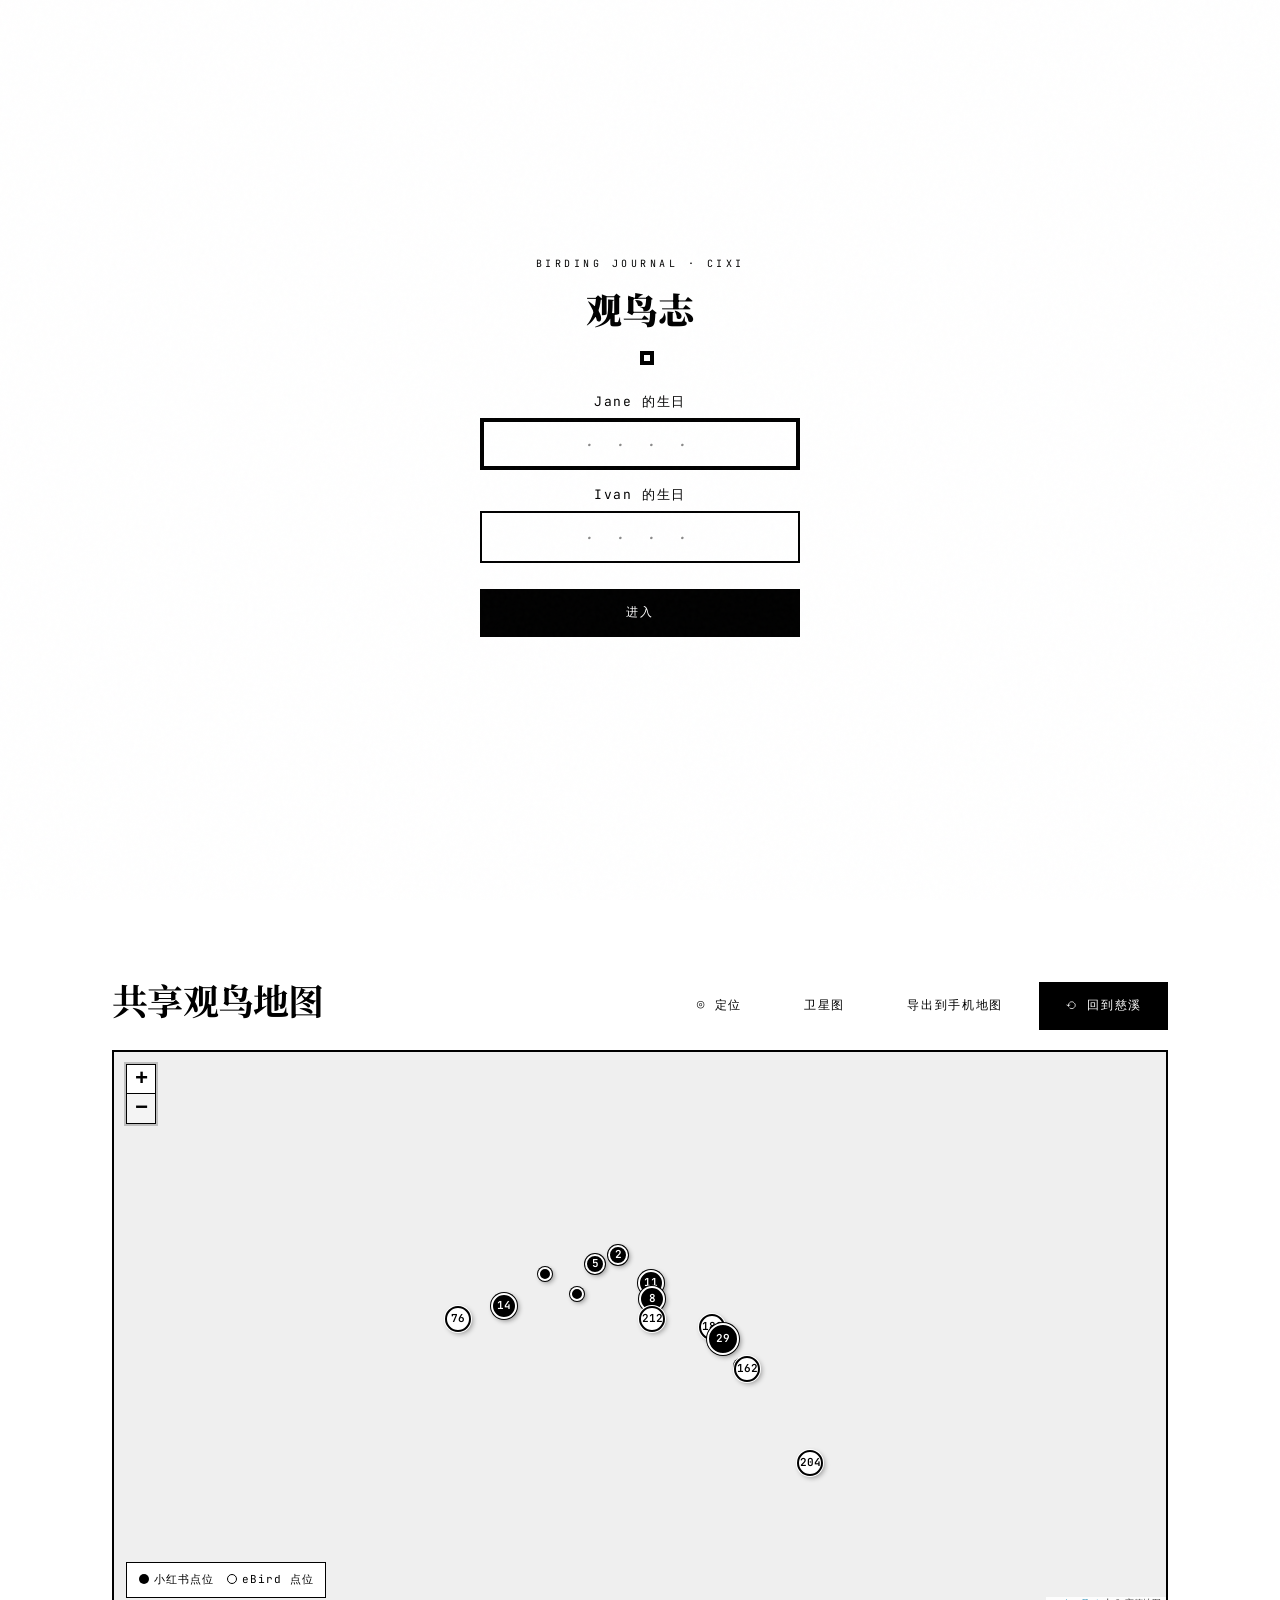
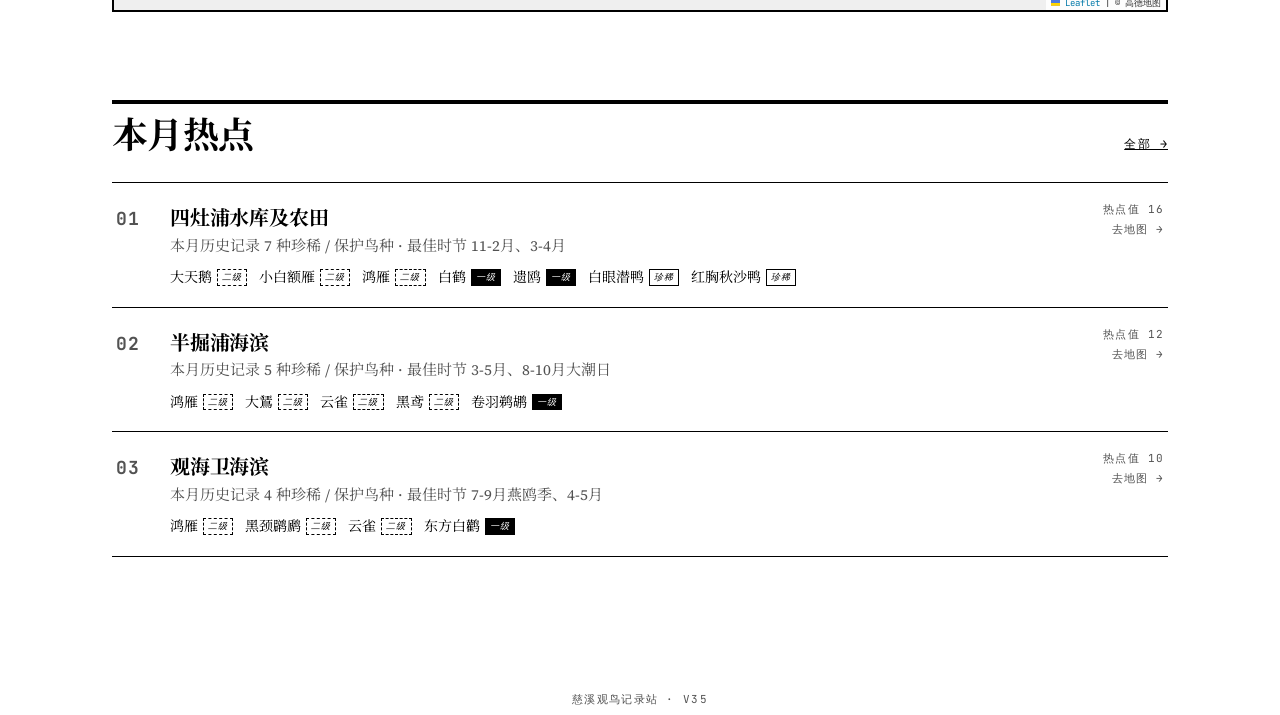
==== commit 463ba570: "feat: 彩蛋加新仅限地图点位（V35）；彩蛋2真名定为 Jane" ====
--- a/index.html
+++ b/index.html
@@ -1,4 +1,4 @@
-﻿﻿﻿﻿﻿﻿﻿﻿﻿﻿﻿﻿﻿﻿﻿<!DOCTYPE html>
+﻿﻿﻿﻿﻿﻿﻿﻿﻿﻿﻿﻿﻿﻿﻿﻿﻿﻿<!DOCTYPE html>
 <html lang="zh-CN">
 <head>
   <meta charset="UTF-8">
@@ -329,15 +329,15 @@
 
   <div class="toast mono" id="toast" hidden></div>
 
-  <footer class="site-foot mono">慈溪观鸟记录站 · V34</footer>
+  <footer class="site-foot mono">慈溪观鸟记录站 · V35</footer>
 
   <script src="lib/leaflet/leaflet.js"></script>
-  <script src="js/data.js?v=17"></script>
-  <script src="js/imported-data.js?v=9"></script>
+  <script src="js/data.js?v=18"></script>
+  <script src="js/imported-data.js?v=10"></script>
   <script src="js/wiki-photos.js?v=1"></script>
   <script src="js/util.js?v=9"></script>
   <script src="js/db.js?v=4"></script>
   <script src="js/map.js?v=23"></script>
-  <script src="js/app.js?v=32"></script>
+  <script src="js/app.js?v=33"></script>
 </body>
 </html>
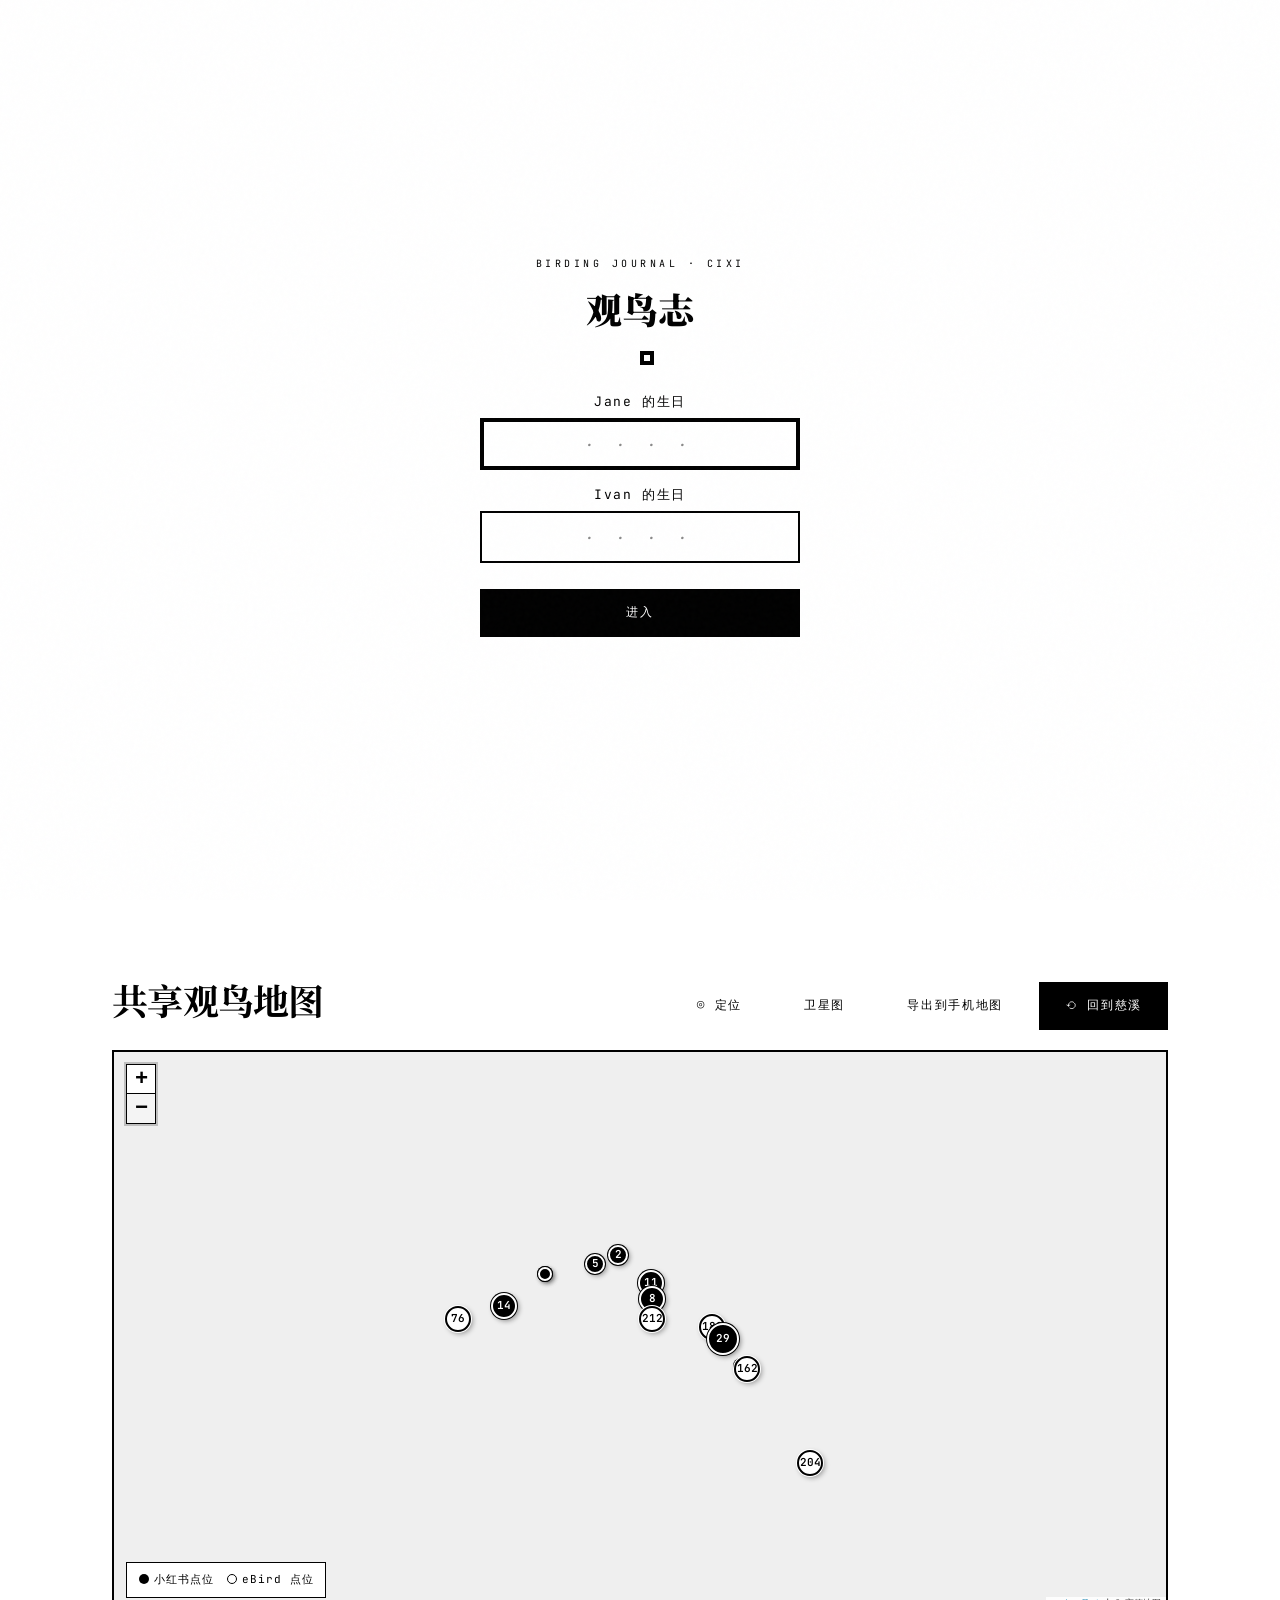
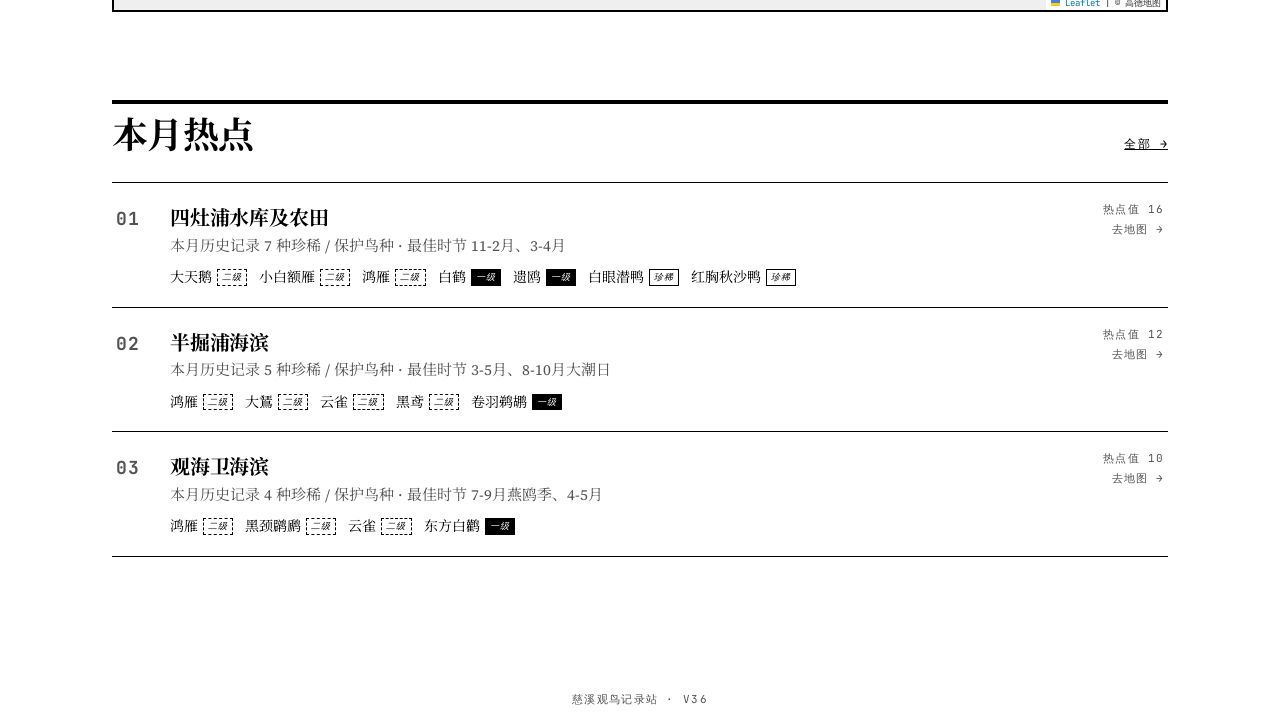
==== commit 7f0160af: "chore: 彩蛋坐标按最新标点刷新（V36）" ====
--- a/index.html
+++ b/index.html
@@ -1,4 +1,4 @@
-﻿﻿﻿﻿﻿﻿﻿﻿﻿﻿﻿﻿﻿﻿﻿﻿﻿﻿<!DOCTYPE html>
+﻿﻿﻿﻿﻿﻿﻿﻿﻿﻿﻿﻿﻿﻿﻿﻿﻿﻿﻿﻿<!DOCTYPE html>
 <html lang="zh-CN">
 <head>
   <meta charset="UTF-8">
@@ -329,11 +329,11 @@
 
   <div class="toast mono" id="toast" hidden></div>
 
-  <footer class="site-foot mono">慈溪观鸟记录站 · V35</footer>
+  <footer class="site-foot mono">慈溪观鸟记录站 · V36</footer>
 
   <script src="lib/leaflet/leaflet.js"></script>
   <script src="js/data.js?v=18"></script>
-  <script src="js/imported-data.js?v=10"></script>
+  <script src="js/imported-data.js?v=11"></script>
   <script src="js/wiki-photos.js?v=1"></script>
   <script src="js/util.js?v=9"></script>
   <script src="js/db.js?v=4"></script>
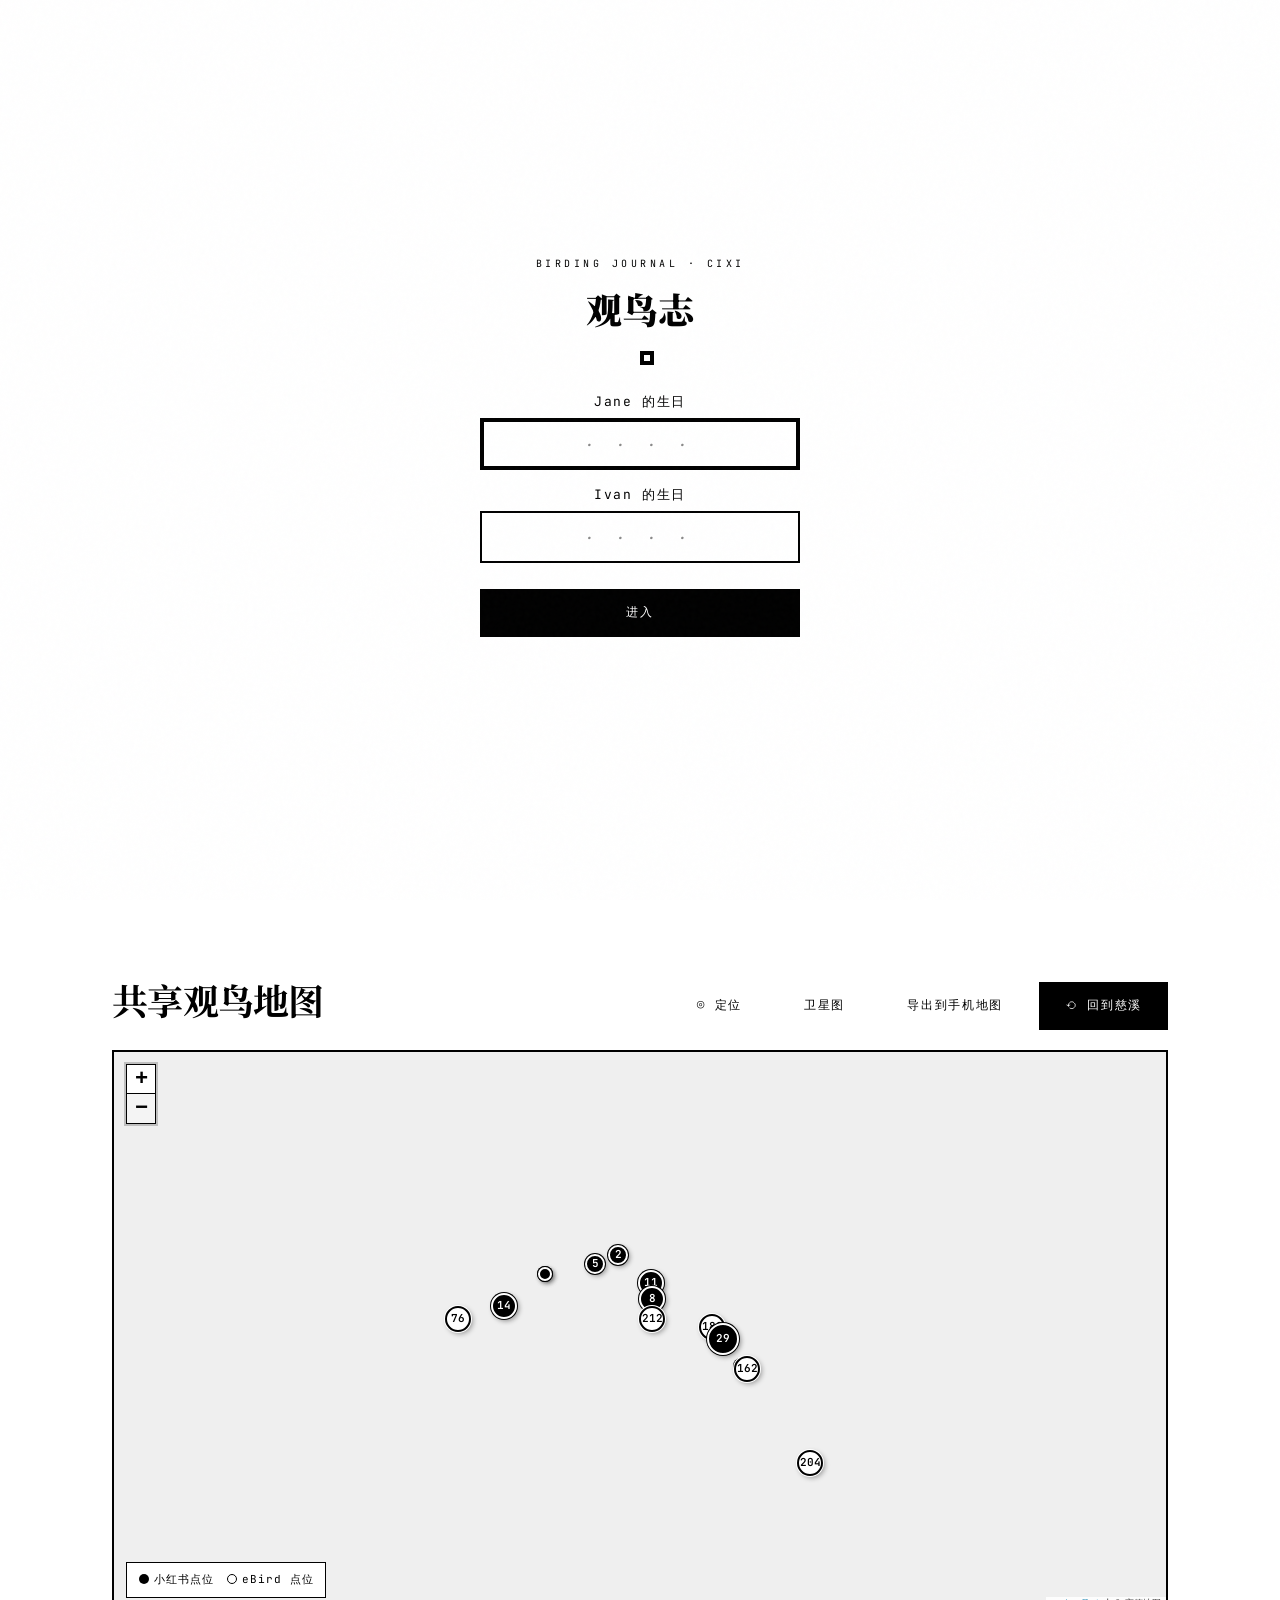
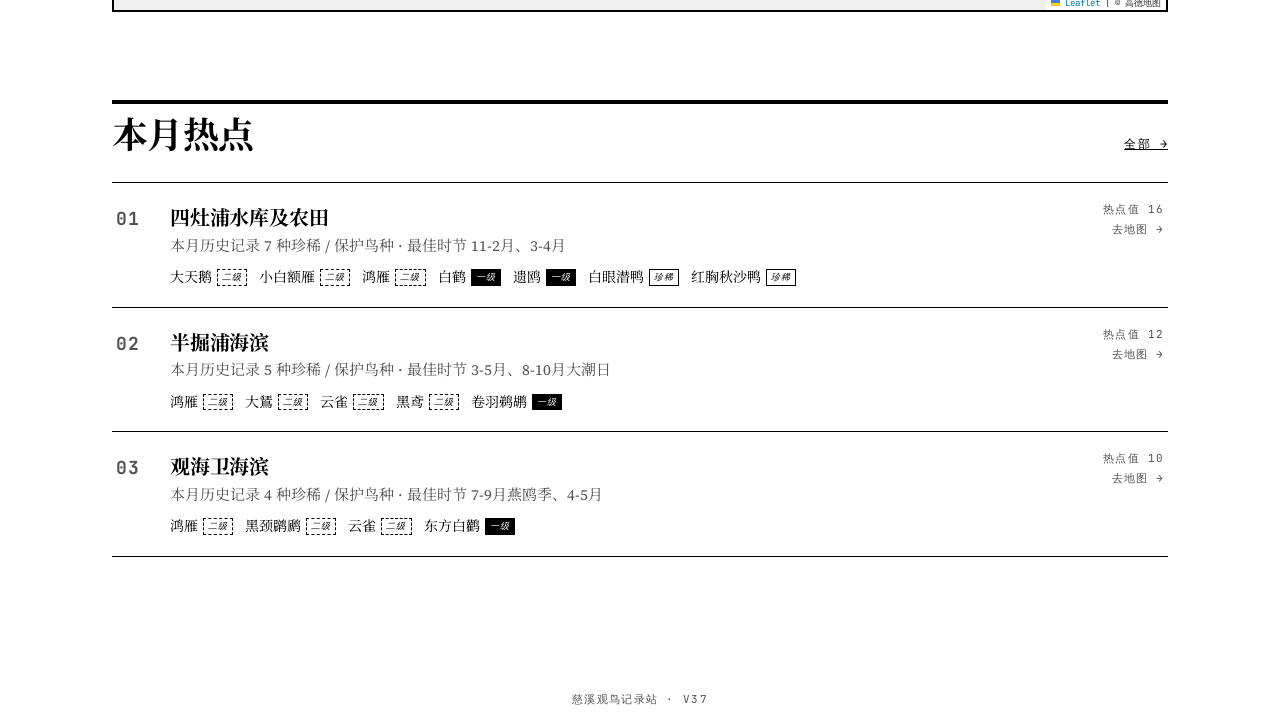
==== commit f38a170b: "fix: 标点模式时序 bug（V37）：登记当前标记需先于 openPopup，否则第二点记录的是上一点坐标" ====
--- a/index.html
+++ b/index.html
@@ -1,4 +1,4 @@
-﻿﻿﻿﻿﻿﻿﻿﻿﻿﻿﻿﻿﻿﻿﻿﻿﻿﻿﻿﻿<!DOCTYPE html>
+﻿﻿﻿﻿﻿﻿﻿﻿﻿﻿﻿﻿﻿﻿﻿﻿﻿﻿﻿﻿﻿﻿<!DOCTYPE html>
 <html lang="zh-CN">
 <head>
   <meta charset="UTF-8">
@@ -329,7 +329,7 @@
 
   <div class="toast mono" id="toast" hidden></div>
 
-  <footer class="site-foot mono">慈溪观鸟记录站 · V36</footer>
+  <footer class="site-foot mono">慈溪观鸟记录站 · V37</footer>
 
   <script src="lib/leaflet/leaflet.js"></script>
   <script src="js/data.js?v=18"></script>
@@ -337,7 +337,7 @@
   <script src="js/wiki-photos.js?v=1"></script>
   <script src="js/util.js?v=9"></script>
   <script src="js/db.js?v=4"></script>
-  <script src="js/map.js?v=23"></script>
+  <script src="js/map.js?v=24"></script>
   <script src="js/app.js?v=33"></script>
 </body>
 </html>
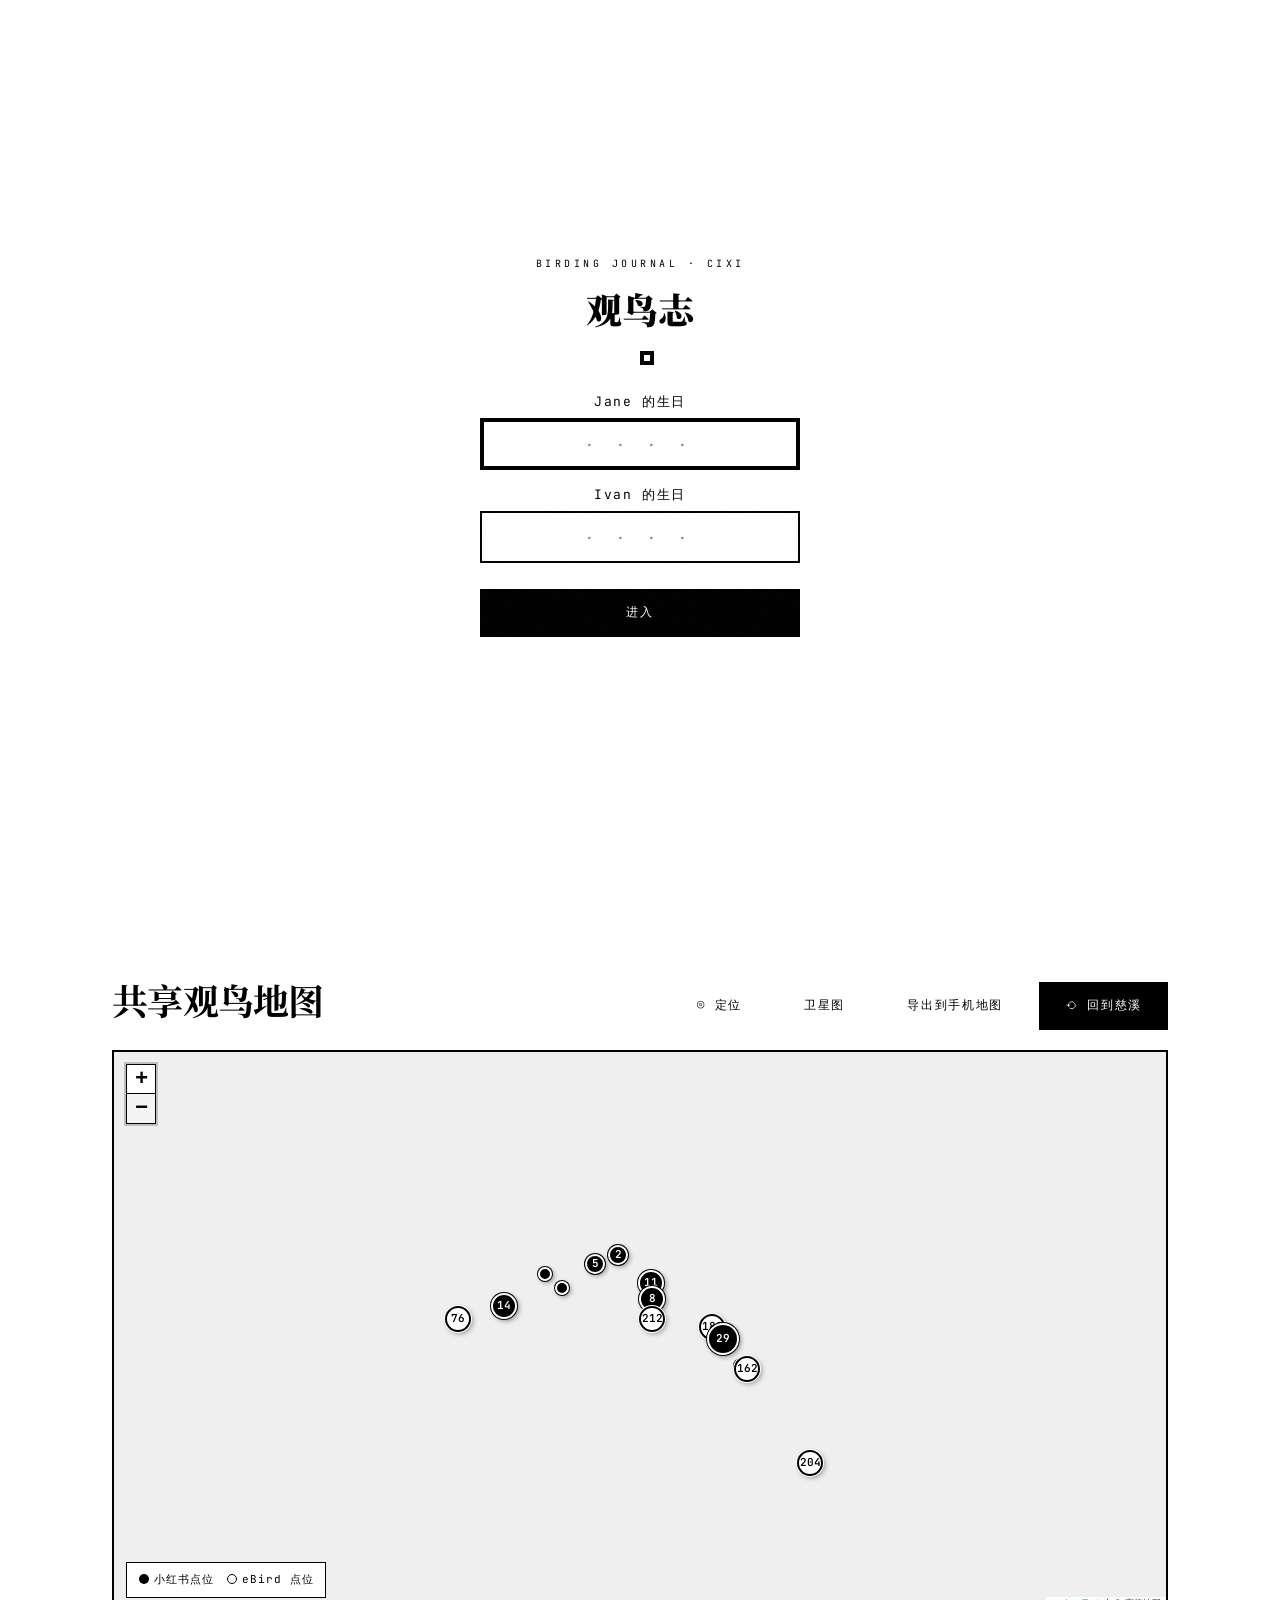
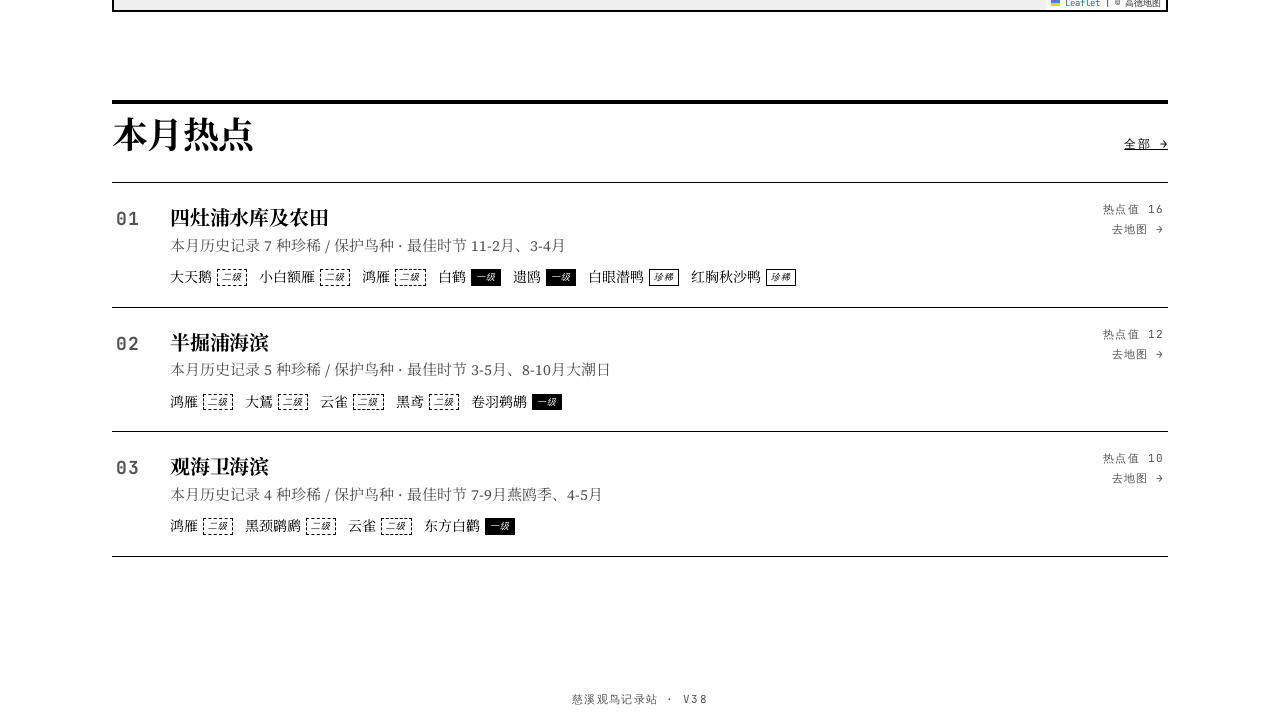
==== commit 1259ae2b: "chore: 吉利研究院坐标修正为人工标点 30.33579,121.2429（V38）" ====
--- a/index.html
+++ b/index.html
@@ -1,4 +1,4 @@
-﻿﻿﻿﻿﻿﻿﻿﻿﻿﻿﻿﻿﻿﻿﻿﻿﻿﻿﻿﻿﻿﻿<!DOCTYPE html>
+﻿﻿﻿﻿﻿﻿﻿﻿﻿﻿﻿﻿﻿﻿﻿﻿﻿﻿﻿﻿﻿﻿﻿﻿<!DOCTYPE html>
 <html lang="zh-CN">
 <head>
   <meta charset="UTF-8">
@@ -329,11 +329,11 @@
 
   <div class="toast mono" id="toast" hidden></div>
 
-  <footer class="site-foot mono">慈溪观鸟记录站 · V37</footer>
+  <footer class="site-foot mono">慈溪观鸟记录站 · V38</footer>
 
   <script src="lib/leaflet/leaflet.js"></script>
   <script src="js/data.js?v=18"></script>
-  <script src="js/imported-data.js?v=11"></script>
+  <script src="js/imported-data.js?v=12"></script>
   <script src="js/wiki-photos.js?v=1"></script>
   <script src="js/util.js?v=9"></script>
   <script src="js/db.js?v=4"></script>
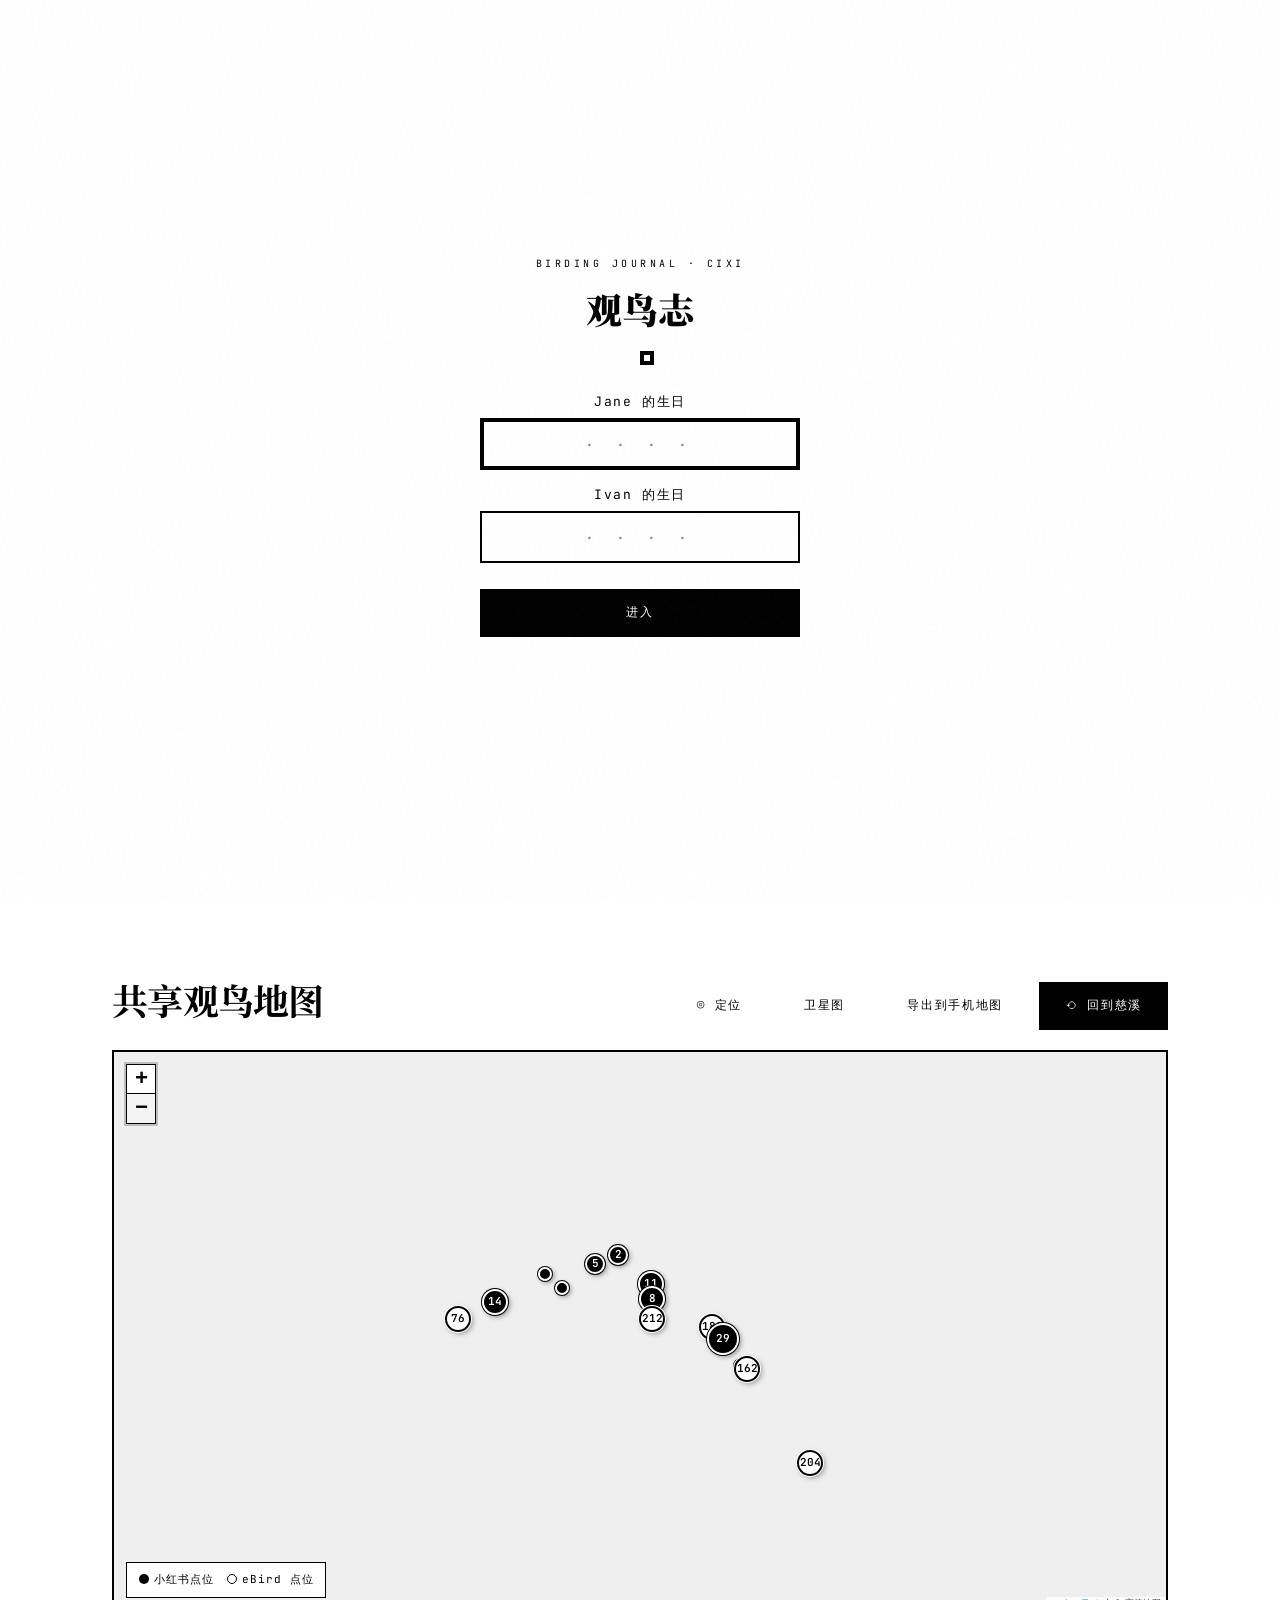
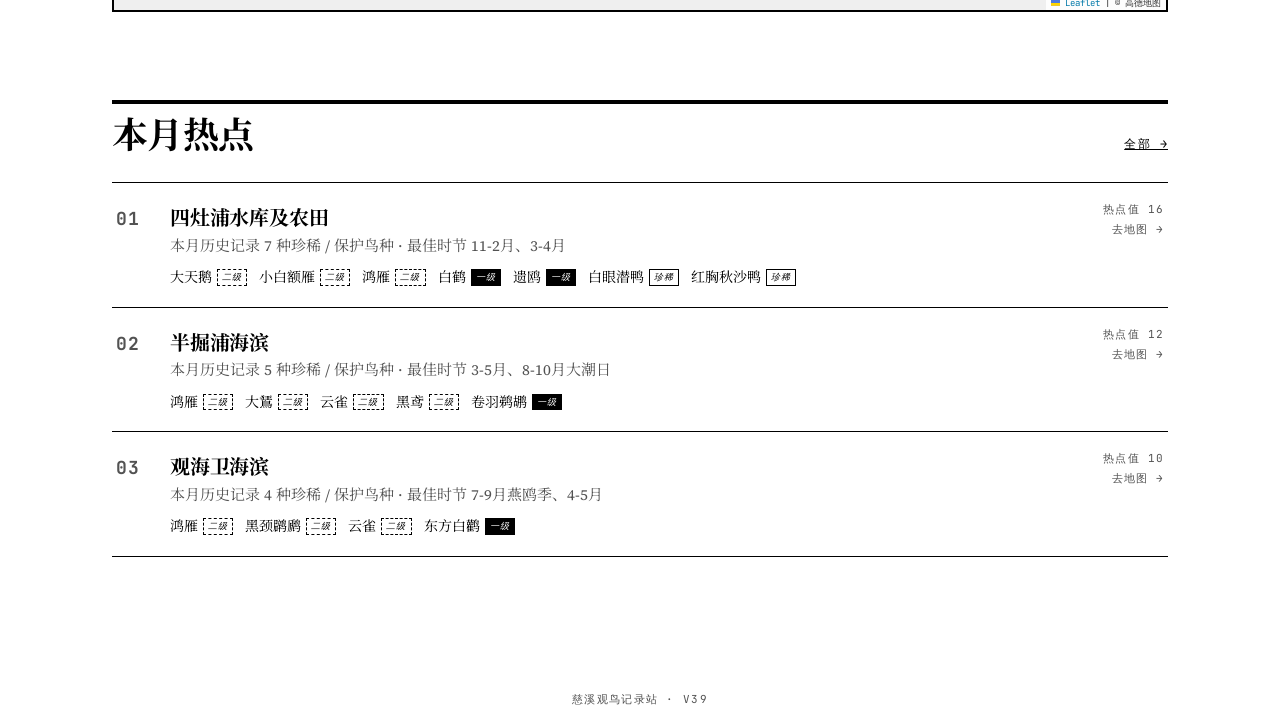
==== commit cc52c03f: "chore: 公园点位改名杭州湾湿地公园2期并更新坐标，前湾岗亭坐标修正（V39）" ====
--- a/index.html
+++ b/index.html
@@ -1,4 +1,4 @@
-﻿﻿﻿﻿﻿﻿﻿﻿﻿﻿﻿﻿﻿﻿﻿﻿﻿﻿﻿﻿﻿﻿﻿﻿<!DOCTYPE html>
+﻿﻿﻿﻿﻿﻿﻿﻿﻿﻿﻿﻿﻿﻿﻿﻿﻿﻿﻿﻿﻿﻿﻿﻿﻿﻿<!DOCTYPE html>
 <html lang="zh-CN">
 <head>
   <meta charset="UTF-8">
@@ -329,11 +329,11 @@
 
   <div class="toast mono" id="toast" hidden></div>
 
-  <footer class="site-foot mono">慈溪观鸟记录站 · V38</footer>
+  <footer class="site-foot mono">慈溪观鸟记录站 · V39</footer>
 
   <script src="lib/leaflet/leaflet.js"></script>
   <script src="js/data.js?v=18"></script>
-  <script src="js/imported-data.js?v=12"></script>
+  <script src="js/imported-data.js?v=13"></script>
   <script src="js/wiki-photos.js?v=1"></script>
   <script src="js/util.js?v=9"></script>
   <script src="js/db.js?v=4"></script>
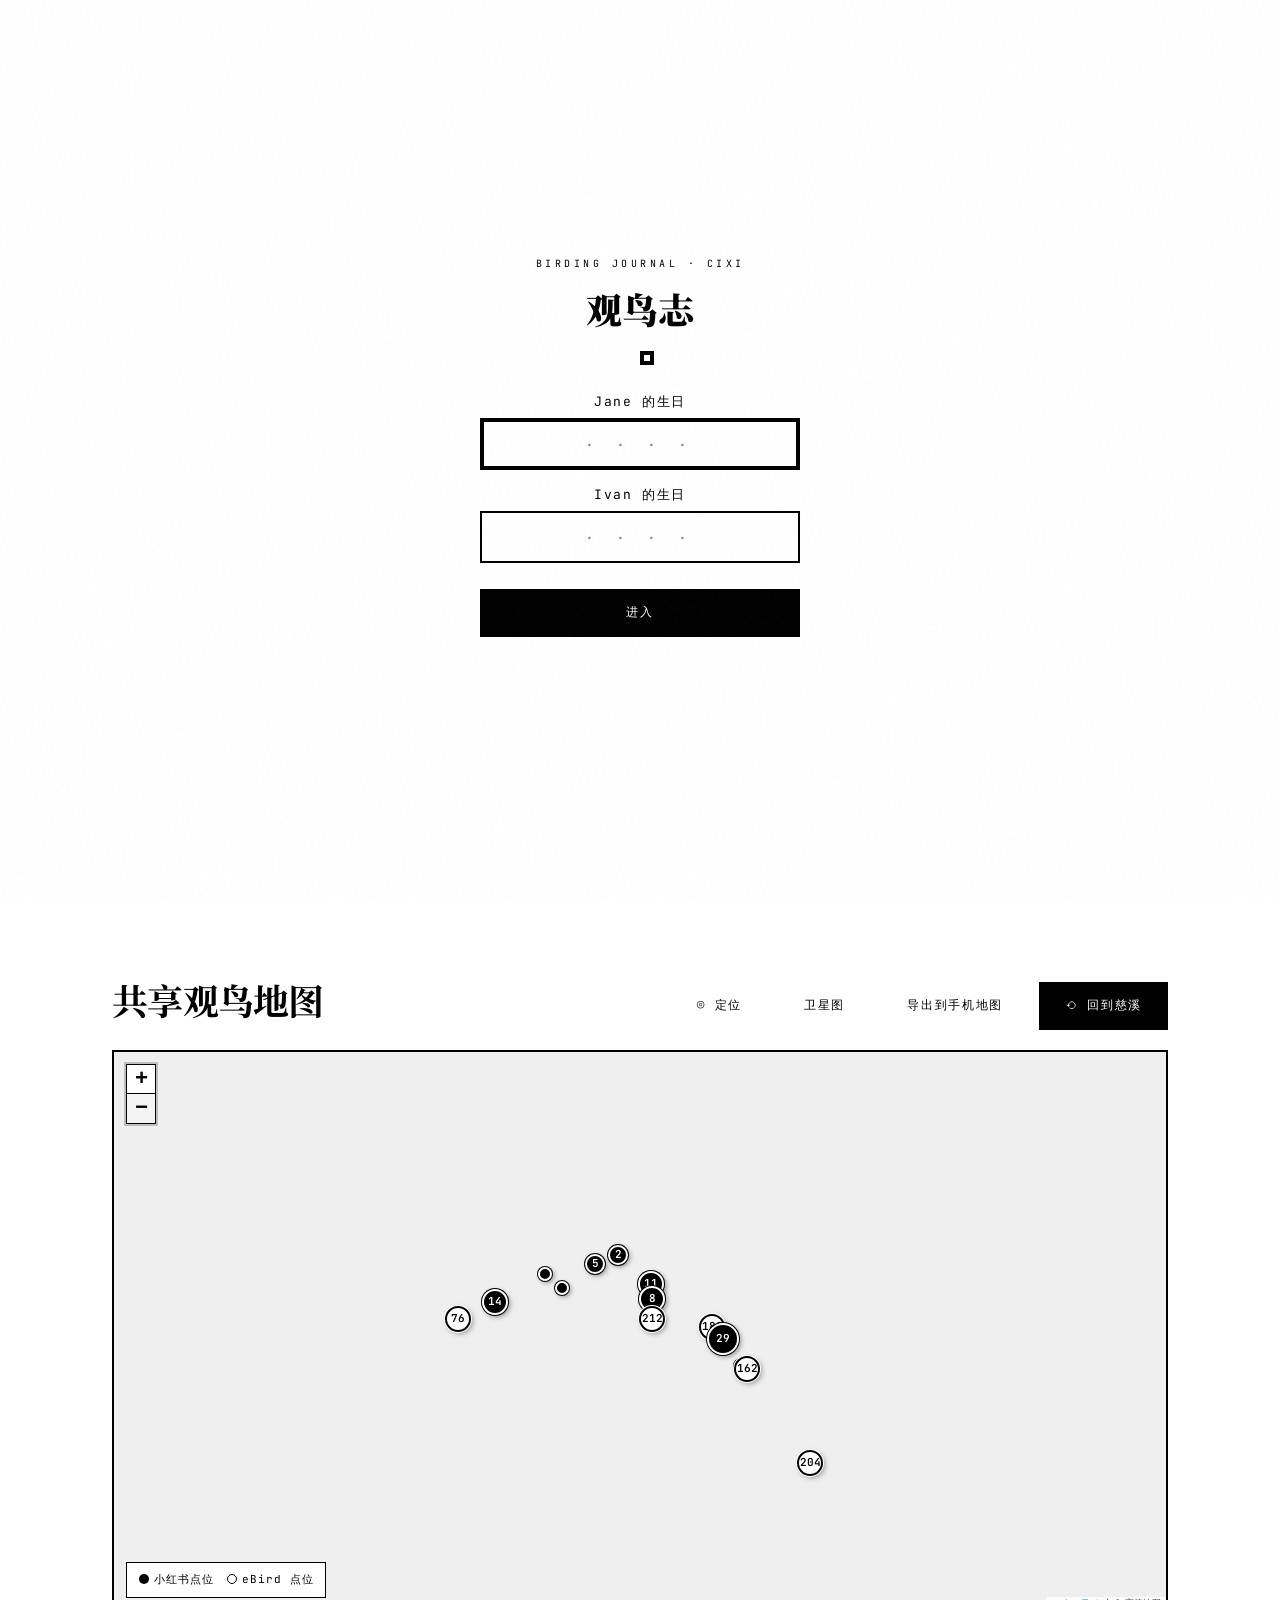
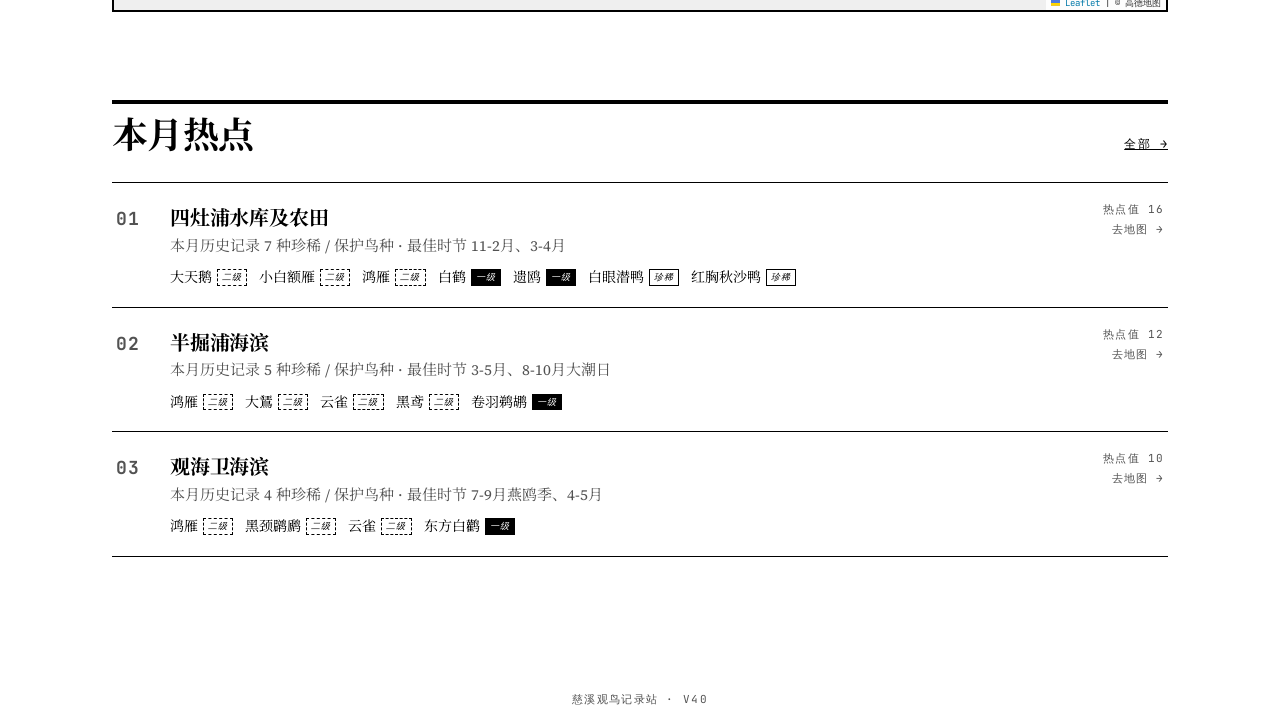
==== commit 17c82c51: "fix: 记录/情报照片改站内放大预览（修 data URL 空白页）；Jane 改候鸟（V40）" ====
--- a/index.html
+++ b/index.html
@@ -1,4 +1,4 @@
-﻿﻿﻿﻿﻿﻿﻿﻿﻿﻿﻿﻿﻿﻿﻿﻿﻿﻿﻿﻿﻿﻿﻿﻿﻿﻿<!DOCTYPE html>
+﻿﻿﻿﻿﻿﻿﻿﻿﻿﻿﻿﻿﻿﻿﻿﻿﻿﻿﻿﻿﻿﻿﻿﻿﻿﻿﻿﻿﻿﻿﻿<!DOCTYPE html>
 <html lang="zh-CN">
 <head>
   <meta charset="UTF-8">
@@ -10,7 +10,7 @@
   <link rel="preconnect" href="https://fonts.gstatic.com" crossorigin>
   <link href="https://fonts.googleapis.com/css2?family=Playfair+Display:ital,wght@0,400..900;1,400..900&family=Source+Serif+4:ital,wght@0,300..700;1,300..700&family=JetBrains+Mono:wght@400;600&family=Noto+Serif+SC:wght@400;600;900&display=swap" rel="stylesheet">
   <link rel="stylesheet" href="lib/leaflet/leaflet.css">
-  <link rel="stylesheet" href="css/style.css?v=27">
+  <link rel="stylesheet" href="css/style.css?v=28">
 </head>
 <body>
 
@@ -240,6 +240,15 @@
     </div>
   </div>
 
+  <!-- ============ 照片放大弹窗 ============ -->
+  <div class="modal" id="modal-photo" hidden>
+    <div class="modal-mask" data-close></div>
+    <div class="modal-body modal-photo-body" role="dialog" aria-modal="true" aria-label="照片预览">
+      <button type="button" class="modal-x mono" data-close>✕</button>
+      <img id="photo-view" alt="照片预览">
+    </div>
+  </div>
+
   <!-- ============ 发布情报表单 ============ -->
   <div class="modal" id="modal-form" hidden>
     <div class="modal-mask" data-close></div>
@@ -329,15 +338,15 @@
 
   <div class="toast mono" id="toast" hidden></div>
 
-  <footer class="site-foot mono">慈溪观鸟记录站 · V39</footer>
+  <footer class="site-foot mono">慈溪观鸟记录站 · V40</footer>
 
   <script src="lib/leaflet/leaflet.js"></script>
-  <script src="js/data.js?v=18"></script>
+  <script src="js/data.js?v=19"></script>
   <script src="js/imported-data.js?v=13"></script>
   <script src="js/wiki-photos.js?v=1"></script>
   <script src="js/util.js?v=9"></script>
   <script src="js/db.js?v=4"></script>
   <script src="js/map.js?v=24"></script>
-  <script src="js/app.js?v=33"></script>
+  <script src="js/app.js?v=34"></script>
 </body>
 </html>
--- a/css/style.css
+++ b/css/style.css
@@ -676,9 +676,13 @@
   gap: 8px;
   margin: 4px 0 6px;
 }
-.record-photos a {
+.record-photos a,
+.record-photos .photo-zoom {
   border: 2px solid var(--foreground);
   line-height: 0;
+  padding: 0;
+  background: none;
+  cursor: zoom-in;
 }
 .record-photos img {
   width: 72px; height: 72px;
@@ -811,6 +815,18 @@
   font-size: 0.875rem; padding: 6px 10px;
 }
 .modal-x:hover { border-color: var(--foreground); }
+/* 照片放大弹窗：宽度收窄、图片自适应 */
+.modal-photo-body {
+  width: min(52rem, 100%);
+  padding: 20px;
+}
+.modal-photo-body #photo-view {
+  display: block;
+  width: 100%;
+  max-height: 78vh;
+  object-fit: contain;
+  background: var(--foreground);
+}
 
 .form-title {
   font-family: var(--serif-display);
@@ -850,8 +866,8 @@
   gap: 10px;
   margin: 0 0 20px;
 }
-.detail-photos a { display: block; border: 2px solid var(--foreground); line-height: 0; }
-.detail-photos a:hover { border-width: 4px; }
+.detail-photos a, .detail-photos .photo-zoom { display: block; border: 2px solid var(--foreground); line-height: 0; padding: 0; background: none; cursor: zoom-in; }
+.detail-photos a:hover, .detail-photos .photo-zoom:hover { border-width: 4px; }
 .detail-photos img {
   width: 100%; height: 104px; object-fit: cover;
   transition: transform 100ms;
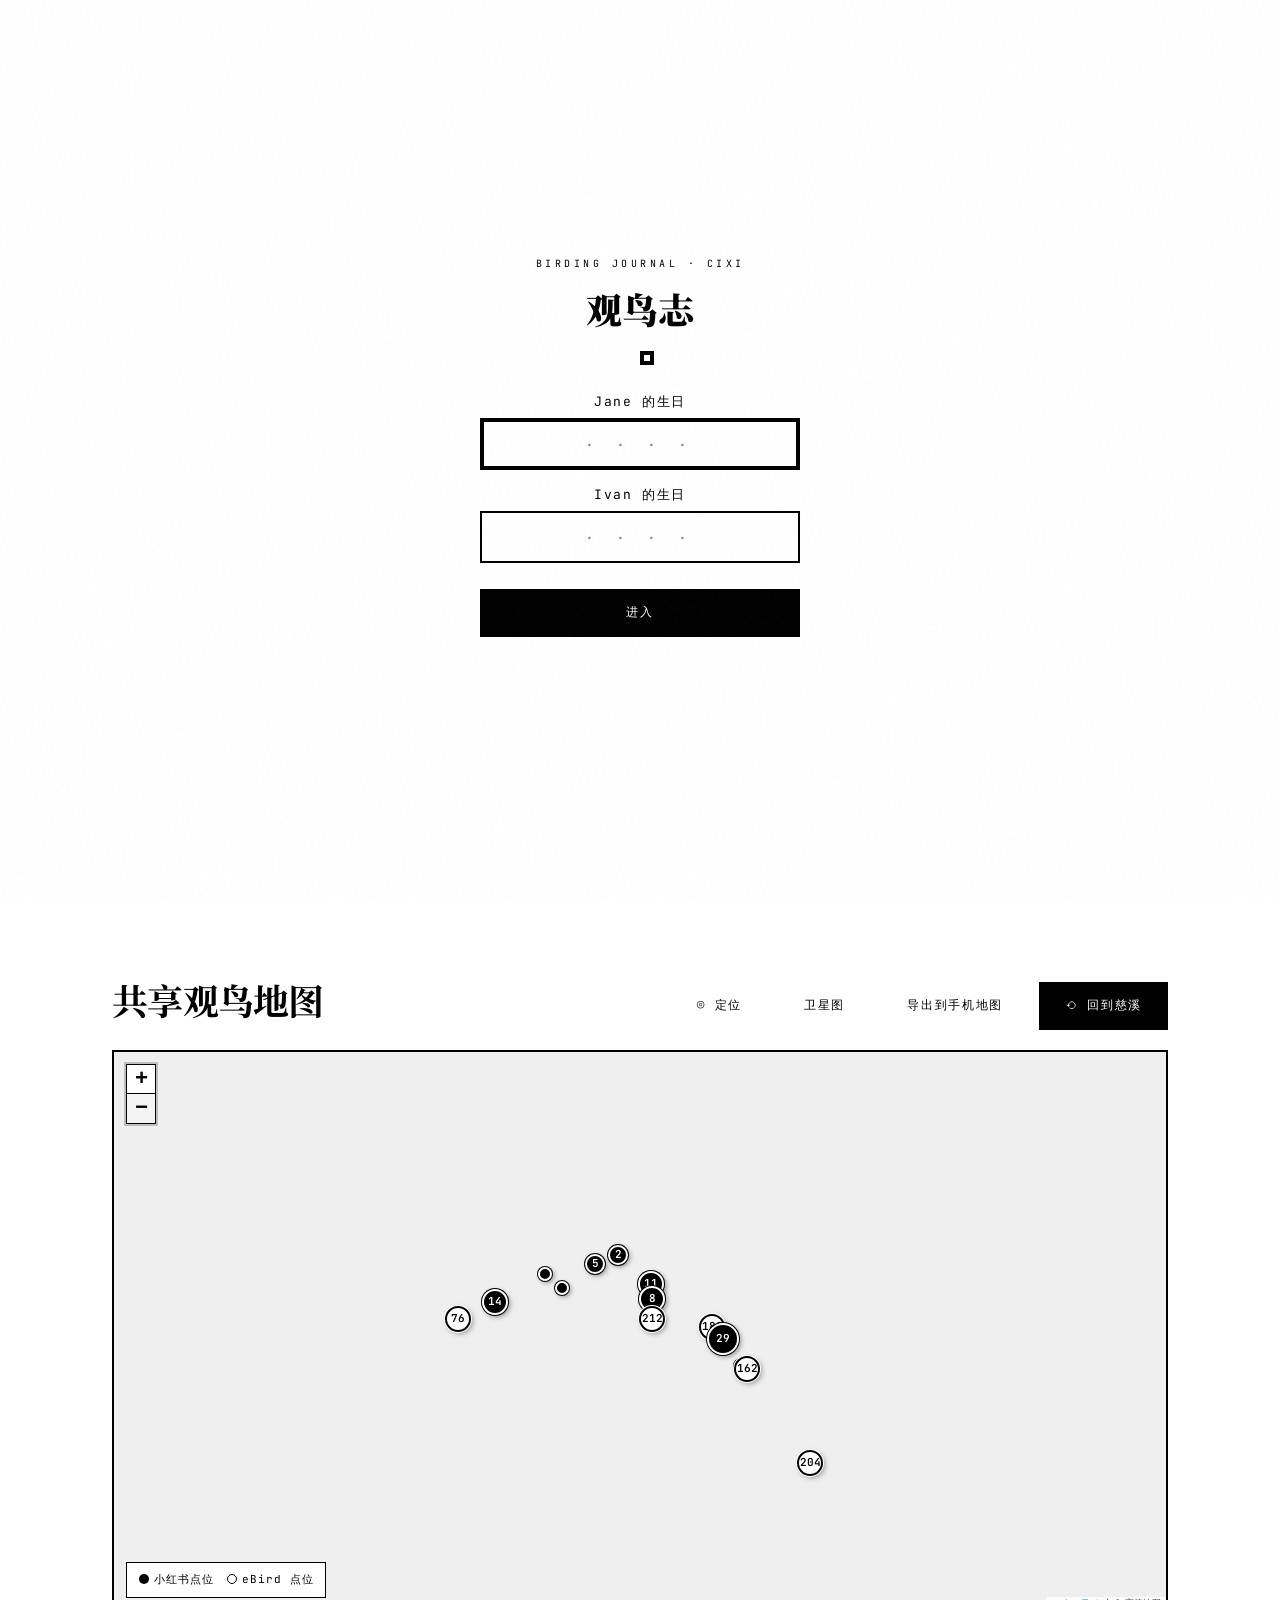
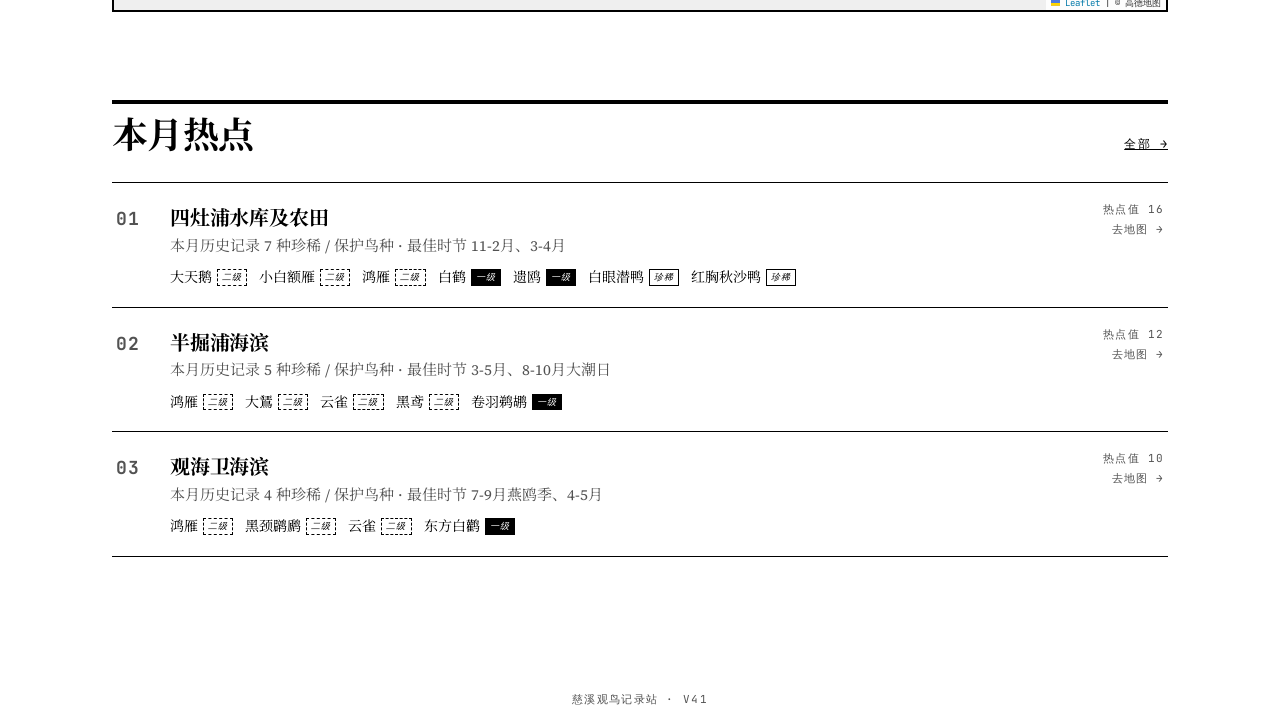
==== commit 5b393947: "fix: Jane 描述改为常飞往杭州出差（V41）" ====
--- a/index.html
+++ b/index.html
@@ -1,4 +1,4 @@
-﻿﻿﻿﻿﻿﻿﻿﻿﻿﻿﻿﻿﻿﻿﻿﻿﻿﻿﻿﻿﻿﻿﻿﻿﻿﻿﻿﻿﻿﻿﻿<!DOCTYPE html>
+﻿﻿﻿﻿﻿﻿﻿﻿﻿﻿﻿﻿﻿﻿﻿﻿﻿﻿﻿﻿﻿﻿﻿﻿﻿﻿﻿﻿﻿﻿﻿﻿﻿<!DOCTYPE html>
 <html lang="zh-CN">
 <head>
   <meta charset="UTF-8">
@@ -338,10 +338,10 @@
 
   <div class="toast mono" id="toast" hidden></div>
 
-  <footer class="site-foot mono">慈溪观鸟记录站 · V40</footer>
+  <footer class="site-foot mono">慈溪观鸟记录站 · V41</footer>
 
   <script src="lib/leaflet/leaflet.js"></script>
-  <script src="js/data.js?v=19"></script>
+  <script src="js/data.js?v=20"></script>
   <script src="js/imported-data.js?v=13"></script>
   <script src="js/wiki-photos.js?v=1"></script>
   <script src="js/util.js?v=9"></script>
